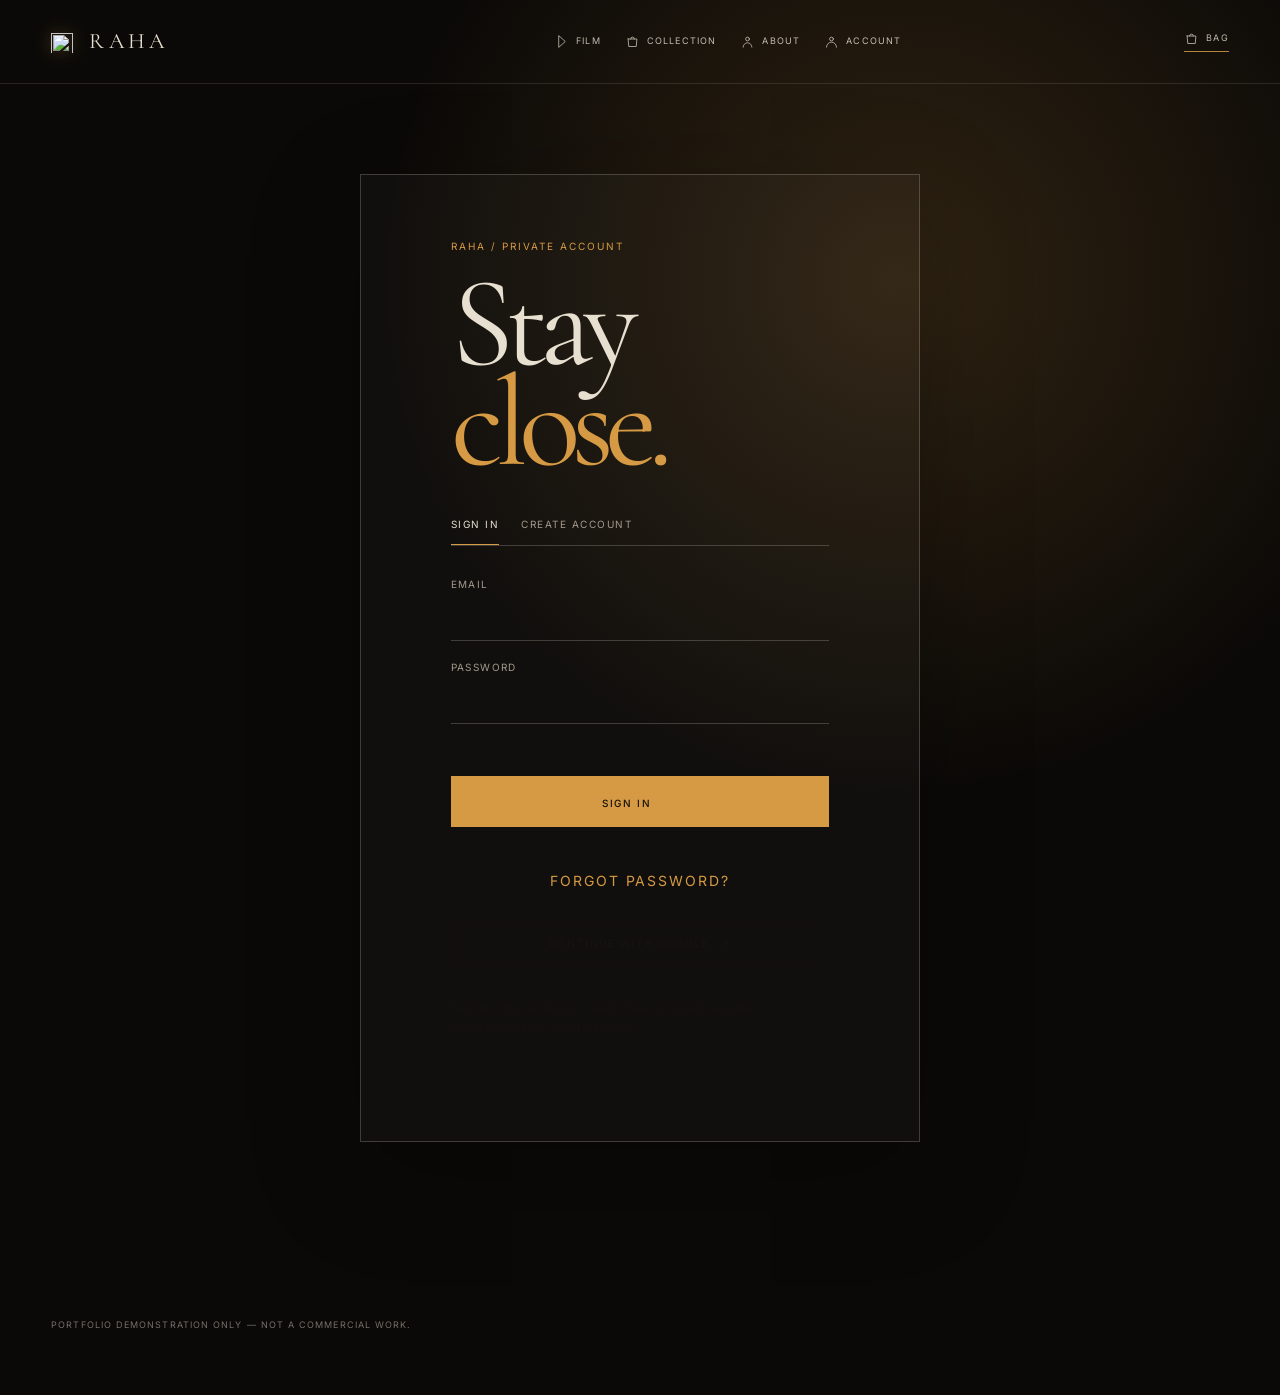
==== account.html @ 5ce5395a "feat: add account dashboard favourites and admin navigation" ====
<!doctype html><html lang="en"><head><meta charset="UTF-8"><meta name="viewport" content="width=device-width,initial-scale=1"><meta name="description" content="Sign in or create a private RAHA account."><title>RAHA — Account</title><link rel="preconnect" href="https://fonts.googleapis.com"><link rel="preconnect" href="https://fonts.gstatic.com" crossorigin><link href="https://fonts.googleapis.com/css2?family=Cormorant+Garamond:wght@400;500;600&family=Inter:wght@400;500;600&display=swap" rel="stylesheet"><link rel="stylesheet" href="/styles.css"></head><body class="account-page"><header class="site-header"><a class="wordmark brand-lockup" href="/" aria-label="RAHA home"><img class="brand-mark" src="/media/raha-logo-mark.svg" alt=""><span>RAHA</span></a><nav class="icon-nav" aria-label="Primary navigation"><a href="/" title="The film" aria-label="The film"><svg class="nav-icon" viewBox="0 0 24 24"><path d="m8 3 10 9-10 9z"/></svg><span>Film</span></a><a href="/collection.html" title="Collection" aria-label="Collection"><svg class="nav-icon" viewBox="0 0 24 24"><path d="M5 8h14l-1 12H6L5 8Z"/><path d="M9 8a3 3 0 0 1 6 0"/></svg><span>Collection</span></a><a href="/about.html" title="About Yohana" aria-label="About Yohana"><svg class="nav-icon" viewBox="0 0 24 24"><circle cx="12" cy="8" r="3"/><path d="M5 21a7 7 0 0 1 14 0"/></svg><span>About</span></a><a href="/account.html" title="Account" aria-label="Account"><svg class="nav-icon" viewBox="0 0 24 24"><circle cx="12" cy="8" r="3"/><path d="M4 21a8 8 0 0 1 16 0"/></svg><span>Account</span></a></nav><div class="header-actions"><a class="icon-link bag-link" href="/collection.html#cart" title="Bag" aria-label="Bag"><svg class="nav-icon" viewBox="0 0 24 24"><path d="M5 8h14l-1 12H6L5 8Z"/><path d="M9 8a3 3 0 0 1 6 0"/></svg><span>Bag</span></a></div><button class="menu-toggle" type="button" aria-expanded="false" aria-controls="mobile-menu"><span></span><span></span><span></span><span class="sr-only">Open menu</span></button></header><div id="mobile-menu" class="mobile-menu" aria-hidden="true"><a href="/">Film</a><a href="/collection.html">Collection</a><a href="/about.html">About</a><a href="/account.html">Account</a><a href="/collection.html#cart">Bag</a></div><main class="account-shell"><section class="account-card"><p class="eyebrow">RAHA / private account</p><h1 id="account-title">Stay<br><em>close.</em></h1><div class="account-tabs"><button class="active" id="signin-tab" type="button">Sign in</button><button id="signup-tab" type="button">Create account</button></div><form id="account-form"><label>Email<input id="account-email" type="email" autocomplete="email" required></label><label>Password<input id="account-password" type="password" autocomplete="current-password" minlength="6" required></label><button class="button-primary" type="submit" id="account-submit">Sign in <span>↗</span></button><button class="text-link account-reset" id="account-reset" type="button">Forgot password?</button><button class="oauth-button" id="google-button" type="button">Continue with Google <span>↗</span></button><p class="account-note">Sign in is for existing accounts. New accounts require email verification before access.</p><p id="account-message" class="form-error" role="status"></p></form><section id="signed-in" hidden>
  <p class="eyebrow">Your RAHA account</p>
  <h2 class="account-dashboard-title">Your trace<br><em>stays here.</em></h2>
  <p id="signed-in-copy" class="signed-in-copy">Your orders and favourite compositions, in one place.</p>
  <div class="account-actions"><a class="button-primary account-cta" href="/collection.html">Explore collection <span>↗</span></a><button class="text-link" id="account-signout" type="button">Sign out</button></div>
  <section class="account-section"><div class="account-section-head"><p class="eyebrow">Your favourites</p><a class="text-link" href="/collection.html">Add more <span>↗</span></a></div><div id="favorite-history" class="favorite-grid"><p class="body-copy">Loading your favourites…</p></div></section>
  <section class="account-section"><p class="eyebrow">Your orders</p><div id="order-history"><p class="body-copy">Loading your trail…</p></div></section>
</section></section></main><footer class="site-footer"><p class="noncommercial">Portfolio demonstration only — not a commercial work.</p></footer><script src="https://cdn.jsdelivr.net/npm/@supabase/supabase-js@2"></script><script src="/supabase-config.js"></script><script src="/script.js"></script><script src="/favorites.js"></script><script>
const client=window.RAHA_SUPABASE_CLIENT || supabase.createClient(RAHA_SUPABASE_URL,RAHA_SUPABASE_ANON_KEY); window.RAHA_SUPABASE_CLIENT=client;
let mode='signin';
const form=document.querySelector('#account-form'),msg=document.querySelector('#account-message'),title=document.querySelector('#account-title'),submit=document.querySelector('#account-submit'),googleButton=document.querySelector('#google-button'),resetButton=document.querySelector('#account-reset'),signedIn=document.querySelector('#signed-in');
const setMode=next=>{mode=next;document.querySelector('#signin-tab').classList.toggle('active',mode==='signin');document.querySelector('#signup-tab').classList.toggle('active',mode==='signup');title.innerHTML=mode==='signin'?'Stay<br><em>close.</em>':'Begin<br><em>the trace.</em>';submit.innerHTML=mode==='signin'?'Sign in <span>↗</span>':'Create account <span>↗</span>';googleButton.hidden=mode==='signup';resetButton.hidden=mode==='signup';msg.textContent=''};
document.querySelector('#signin-tab').onclick=()=>setMode('signin');document.querySelector('#signup-tab').onclick=()=>setMode('signup');
resetButton.onclick=async()=>{const email=document.querySelector('#account-email').value.trim();if(!email){msg.textContent='Enter your account email first.';return}resetButton.disabled=true;resetButton.textContent='Sending…';const {error}=await client.auth.resetPasswordForEmail(email,{redirectTo:`${location.origin}/account.html`});resetButton.disabled=false;resetButton.textContent='Forgot password?';msg.textContent=error?error.message:'Password reset email sent. Check your inbox.'};
form.onsubmit=async e=>{e.preventDefault();msg.textContent='';submit.disabled=true;submit.classList.add('is-loading');submit.innerHTML=mode==='signin'?'Signing in…':'Creating account…';const email=document.querySelector('#account-email').value.trim(),password=document.querySelector('#account-password').value;const result=mode==='signin'?await client.auth.signInWithPassword({email,password}):await client.auth.signUp({email,password,options:{emailRedirectTo:location.origin+'/account.html'}});submit.disabled=false;submit.classList.remove('is-loading');submit.innerHTML=mode==='signin'?'Sign in <span>↗</span>':'Create account <span>↗</span>';if(result.error){msg.textContent=result.error.message;return}if(mode==='signup'){msg.textContent='Check your email to confirm your RAHA account.'}else showSignedIn(result.data.session?.user)};
googleButton.onclick=async()=>{msg.textContent='Connecting to Google…';const {error}=await client.auth.signInWithOAuth({provider:'google',options:{redirectTo:`${location.origin}/account.html`}});if(error)msg.textContent='Google sign-in is not enabled yet. Please use email sign-in or ask the site administrator to enable Google in Supabase Auth.'};
async function loadOrders(user){const {data,error}=await client.from('orders').select('id,total,status,created_at,order_items(product_name,quantity)').eq('user_id',user.id).order('created_at',{ascending:false}).limit(20);const box=document.querySelector('#order-history');if(error||!data?.length){box.innerHTML='<p class="body-copy">No orders yet. Your first trace is waiting in the collection.</p>';return}box.innerHTML=data.map(o=>`<article class="order-row"><div><strong>Order ${o.id.slice(0,8)}</strong><small>${new Date(o.created_at).toLocaleDateString()} · ${(o.order_items||[]).map(i=>`${i.product_name} × ${i.quantity}`).join(', ')}</small></div><span>${o.status}</span><b>$${Number(o.total).toFixed(0)}</b></article>`).join('')}
async function loadFavorites(user){const box=document.querySelector('#favorite-history');const {data,error}=await client.from('favorites').select('perfume_id,created_at,perfumes(id,slug,name,tagline,price,image_url,notes)').eq('user_id',user.id).order('created_at',{ascending:false}).limit(30);if(error){box.innerHTML='<p class="body-copy">Favourites are temporarily unavailable. Please try again.</p>';return}if(!data?.length){box.innerHTML='<p class="body-copy">No favourites yet. Tap the heart on any composition to keep it close.</p>';return}box.innerHTML=data.map(row=>{const p=row.perfumes;if(!p)return '';return `<article class="favorite-card"><a href="/products/${encodeURIComponent(p.slug)}.html"><img src="${window.RAHA_FAVORITES.escape(p.image_url||`/media/perfumes/webp/${p.slug}.webp`)}" alt="${window.RAHA_FAVORITES.escape(p.name)} perfume bottle" loading="lazy"><div><p class="eyebrow">${window.RAHA_FAVORITES.escape(p.tagline)}</p><h3>${window.RAHA_FAVORITES.escape(p.name)}</h3><span>${window.RAHA_FAVORITES.escape(p.notes||'')}</span></div></a><button class="text-link remove-favorite" data-favorite-id="${p.id}" type="button">Remove</button></article>`}).join('');box.querySelectorAll('.remove-favorite').forEach(button=>button.onclick=async()=>{button.disabled=true;await window.RAHA_FAVORITES.toggleFavorite(button.dataset.favoriteId);await loadFavorites(user)})}
async function showSignedIn(user){if(!user){msg.textContent='Your session expired. Please sign in again.';return}form.hidden=true;document.querySelector('.account-tabs').hidden=true;signedIn.hidden=false;await window.RAHA_FAVORITES?.ready;await Promise.all([loadOrders(user),loadFavorites(user)])}
setMode('signin');window.RAHA_FAVORITES?.ready.then(({session})=>session&&showSignedIn(session));document.querySelector('#account-signout').onclick=async()=>{await client.auth.signOut();location.reload()};
</script></body></html>
---- styles.css ----
:root{--black:#0b0907;--ink:#17130f;--paper:#e7dfd0;--gold:#d59a43;--gold-soft:#f0c77e;--muted:#a29a8b;--line:rgba(231,223,208,.22);--serif:'Cormorant Garamond',Georgia,serif;--sans:'Inter',Arial,sans-serif}*{box-sizing:border-box}html{scroll-behavior:smooth}body{margin:0;background:var(--black);color:var(--paper);font-family:var(--sans);font-size:14px;line-height:1.6;overflow-x:hidden}.noise{position:fixed;inset:0;pointer-events:none;opacity:.07;z-index:20;background-image:url("data:image/svg+xml,%3Csvg viewBox='0 0 180 180' xmlns='http://www.w3.org/2000/svg'%3E%3Cfilter id='n'%3E%3CfeTurbulence type='fractalNoise' baseFrequency='.9' numOctaves='4' stitchTiles='stitch'/%3E%3C/filter%3E%3Crect width='100%25' height='100%25' filter='url(%23n)' opacity='.55'/%3E%3C/svg%3E")}.site-header{height:84px;position:fixed;z-index:30;top:0;left:0;right:0;display:flex;align-items:center;justify-content:space-between;padding:0 4vw;border-bottom:1px solid rgba(231,223,208,.12);mix-blend-mode:screen}.wordmark,.footer-mark{color:var(--paper);font-family:var(--serif);font-size:22px;letter-spacing:.22em;text-decoration:none}.wordmark-mark{color:var(--gold);display:inline-block;margin-right:7px;font-family:var(--sans);font-weight:400}.desktop-nav{display:flex;gap:32px;margin-left:12vw}.desktop-nav a,.shop-link,.sound-toggle,.mobile-menu a,.footer-links a{color:var(--paper);text-decoration:none;font-size:10px;letter-spacing:.16em;text-transform:uppercase}.desktop-nav a{opacity:.72;transition:opacity .25s}.desktop-nav a:hover,.footer-links a:hover{opacity:1}.header-actions{display:flex;align-items:center;gap:24px}.sound-toggle{border:0;background:none;cursor:pointer;padding:10px 0;color:var(--paper);display:flex;gap:8px;align-items:center}.sound-dot{width:7px;height:7px;border:1px solid var(--gold);border-radius:50%;display:inline-block}.sound-toggle[aria-pressed=true] .sound-dot{background:var(--gold);box-shadow:0 0 12px var(--gold)}.shop-link{border-bottom:1px solid var(--gold);padding-bottom:5px}.shop-link span,.text-link span,.button-primary span{color:var(--gold);font-size:15px;margin-left:8px}.menu-toggle{display:none;background:none;border:0;width:28px;padding:6px 0}.menu-toggle span{display:block;height:1px;background:var(--paper);margin:5px 0}.mobile-menu{display:none}.hero{height:100svh;min-height:680px;position:relative;display:flex;align-items:flex-end;overflow:hidden}.media-frame{position:relative;overflow:hidden;background:#19120b}.media-frame video{width:100%;height:100%;object-fit:cover;display:block;filter:saturate(.9) contrast(1.04)}.hero-media{position:absolute;inset:0;transform:scale(1.08);will-change:transform}.hero-media video{filter:brightness(.62) saturate(1.1)}.hero-overlay{position:absolute;inset:0;background:linear-gradient(90deg,rgba(9,7,5,.76),transparent 62%),linear-gradient(0deg,rgba(9,7,5,.85),transparent 50%)}.vignette{position:absolute;inset:0;box-shadow:inset 0 0 160px rgba(0,0,0,.45)}.hero-copy{position:relative;z-index:2;padding:0 8vw 12vh;max-width:770px}.eyebrow{font-size:10px;letter-spacing:.2em;text-transform:uppercase;color:var(--gold);margin:0 0 20px}.hero h1{font-family:var(--serif);font-weight:400;font-size:clamp(90px,15vw,220px);line-height:.72;letter-spacing:-.07em;margin:0 0 46px}.hero h1 em,.section-dark h2 em,.section-amber h2 em,.object-copy h2 em{color:var(--gold);font-weight:400}.hero-intro{font-size:15px;line-height:1.6;max-width:270px;color:#d1c7b7;margin:0 0 34px}.line-cta{color:var(--paper);text-decoration:none;display:flex;align-items:center;gap:20px;width:max-content;font-size:11px;letter-spacing:.14em;text-transform:uppercase}.line-cta b{font-weight:400;border:1px solid var(--gold);border-radius:50%;width:32px;height:32px;display:grid;place-items:center;color:var(--gold)}.hero-meta{position:absolute;right:4vw;bottom:7vh;display:flex;flex-direction:column;gap:11px;text-align:right;color:rgba(231,223,208,.58);font-size:9px;letter-spacing:.16em;text-transform:uppercase}.hero-scroll{position:absolute;bottom:0;left:50%;height:13vh;width:1px;background:rgba(231,223,208,.22)}.hero-scroll span{display:block;height:45%;background:var(--gold);animation:scrollLine 2s ease-in-out infinite}@keyframes scrollLine{0%,100%{transform:translateY(0);opacity:.2}50%{transform:translateY(120%);opacity:1}}.section-dark{background:var(--black);position:relative}.section-kicker{display:flex;justify-content:space-between;padding:34px 4vw 0;color:var(--muted);font-size:10px;letter-spacing:.18em}.section-kicker span:first-child{color:var(--gold)}.film-section{min-height:100vh;padding-bottom:13vh}.film-grid{display:grid;grid-template-columns:40% 50%;gap:7vw;align-items:center;max-width:1400px;margin:0 auto;padding:16vh 8vw 0}.film-copy{padding-top:5vh}.section-dark h2,.section-amber h2,.object-copy h2{font:400 clamp(68px,8.5vw,128px)/.82 var(--serif);letter-spacing:-.07em;margin:0 0 42px}.body-copy{color:var(--muted);max-width:320px;font-size:14px;line-height:1.75}.text-link{display:inline-block;margin-top:34px;color:var(--paper);font-size:11px;letter-spacing:.14em;text-transform:uppercase;text-decoration:none;border-bottom:1px solid var(--gold);padding-bottom:8px}.film-reel{height:min(72vh,720px);min-height:460px}.film-reel video{filter:saturate(.75) contrast(1.08)}.media-caption{position:absolute;left:22px;right:22px;bottom:20px;display:flex;justify-content:space-between;font-size:9px;letter-spacing:.15em;text-transform:uppercase;color:#eadcc9}.section-amber{background:var(--gold);color:var(--ink);min-height:100vh;position:relative;overflow:hidden;padding-bottom:12vh}.dark-kicker{color:rgba(23,19,15,.6)}.dark-kicker span:first-child{color:var(--ink)}.notes-heading{padding:14vh 8vw 9vh;position:relative;z-index:2}.notes-heading .eyebrow{color:var(--ink);opacity:.7}.notes-list{position:relative;z-index:2;margin:0 8vw;max-width:1100px}.note-row{border-top:1px solid rgba(23,19,15,.35);display:grid;grid-template-columns:8% 1fr 28% 13%;align-items:center;min-height:118px;gap:24px}.note-row:last-child{border-bottom:1px solid rgba(23,19,15,.35)}.note-index,.note-temp{font-size:10px;letter-spacing:.16em}.note-row h3{font:500 26px/1.1 var(--serif);margin:0 0 6px}.note-row p{margin:0;color:rgba(23,19,15,.63);font-size:12px}.note-line{height:1px;background:rgba(23,19,15,.3)}.note-temp{text-align:right;text-transform:uppercase}.notes-orbit{position:absolute;right:-10vw;top:28%;width:48vw;height:48vw;border:1px solid rgba(23,19,15,.25);border-radius:50%;transform:rotate(-20deg)}.notes-orbit:before,.notes-orbit:after,.notes-orbit span{content:"";position:absolute;border:1px solid rgba(23,19,15,.2);border-radius:50%;inset:12%}.notes-orbit:after{inset:25%}.notes-orbit span{inset:39%}.notes-orbit span:nth-child(2){inset:47%;background:rgba(23,19,15,.08)}.object-section{min-height:100vh;display:grid;grid-template-columns:55% 45%;align-items:stretch}.object-media{min-height:720px}.object-media video{filter:brightness(.68) saturate(.75)}.object-copy{padding:18vh 9vw 12vh 7vw;align-self:center}.object-details{border-top:1px solid var(--line);border-bottom:1px solid var(--line);margin-top:46px;padding:20px 0;display:flex;flex-direction:column;gap:9px;color:var(--muted);font-size:10px;letter-spacing:.13em;text-transform:uppercase}.button-primary{background:var(--gold);border:0;color:var(--ink);margin-top:34px;padding:16px 21px;font:500 10px var(--sans);letter-spacing:.16em;text-transform:uppercase;cursor:pointer;transition:transform .3s,background .3s}.button-primary:hover{background:var(--gold-soft);transform:translateY(-3px)}.section-paper{background:var(--paper);color:var(--ink);min-height:90vh;padding-bottom:13vh}.section-paper .section-kicker{color:rgba(23,19,15,.55)}.section-paper .section-kicker span:first-child{color:var(--gold)}.story-grid{display:grid;grid-template-columns:1.15fr .6fr;gap:14vw;align-items:end;padding:18vh 8vw 0}.story-display{font:400 clamp(62px,8.6vw,132px)/.86 var(--serif);letter-spacing:-.07em;margin:0;max-width:820px}.story-display em{color:#a66c28;font-style:normal}.story-copy{max-width:290px;padding-bottom:1vh}.story-copy .eyebrow{color:#a66c28}.story-copy p:not(.eyebrow){font-size:14px;line-height:1.75;margin:0 0 18px}.dark-link{color:var(--ink);border-color:#a66c28}.site-footer{background:var(--black);padding:62px 4vw;display:grid;grid-template-columns:1.2fr 1fr 1fr auto;gap:30px;align-items:start}.site-footer .eyebrow{margin-bottom:8px}.site-footer p{margin:0;color:var(--muted)}.footer-links{display:flex;flex-direction:column;gap:9px}.site-footer small{color:var(--muted);font-size:9px;letter-spacing:.12em;text-transform:uppercase}.data-reveal,[data-reveal]{opacity:0;transform:translateY(28px);transition:opacity .9s ease,transform .9s cubic-bezier(.2,.7,.1,1)}[data-reveal].is-visible{opacity:1;transform:translateY(0)}.sr-only{position:absolute;width:1px;height:1px;padding:0;margin:-1px;overflow:hidden;clip:rect(0,0,0,0);white-space:nowrap;border:0}@media(max-width:800px){.site-header{height:70px;padding:0 6vw}.desktop-nav,.header-actions{display:none}.menu-toggle{display:block}.mobile-menu{position:fixed;z-index:29;inset:70px 0 auto;background:rgba(11,9,7,.96);padding:24px 6vw 32px;display:flex;flex-direction:column;gap:18px;transform:translateY(-120%);transition:transform .45s ease}.mobile-menu.is-open{transform:translateY(0)}.hero{min-height:720px}.hero-copy{padding:0 8vw 17vh}.hero h1{font-size:clamp(88px,25vw,160px);margin-bottom:38px}.hero-meta{right:8vw;bottom:5vh;font-size:8px}.hero-meta span:nth-child(2){display:none}.hero-scroll{left:8vw}.film-grid,.story-grid{display:block;padding:12vh 8vw 0}.film-copy{padding:0 0 10vh}.film-reel{min-height:480px;height:68vh}.section-dark h2,.section-amber h2,.object-copy h2{font-size:clamp(72px,18vw,112px)}.notes-heading{padding:12vh 8vw 9vh}.notes-list{margin:0 8vw}.note-row{grid-template-columns:12% 1fr;gap:4px 14px;padding:22px 0}.note-line{display:none}.note-temp{grid-column:2;text-align:left;margin-top:4px;color:rgba(23,19,15,.55)}.object-section{display:flex;flex-direction:column}.object-media{min-height:66vh}.object-copy{padding:12vh 8vw 14vh}.story-display{margin-bottom:12vh}.story-copy{max-width:100%;padding-bottom:0}.site-footer{grid-template-columns:1fr 1fr;padding:54px 8vw}.site-footer small{grid-column:1/-1}.footer-links{grid-column:2;grid-row:1/3}.noise{opacity:.045}}@media(prefers-reduced-motion:reduce){html{scroll-behavior:auto}.hero-scroll span{animation:none}[data-reveal]{opacity:1;transform:none;transition:none}.hero-media,.media-frame video{transform:none!important}.mobile-menu{transition:none}}/* Additional page systems */
.collection-page,.about-page,.admin-page{background:var(--black);padding-top:84px}.collection-hero{padding:15vh 8vw 12vh;min-height:60vh;background:radial-gradient(circle at 80% 25%,rgba(213,154,67,.22),transparent 34%)}.collection-hero h1,.about-copy h1,.admin-login h1,.dashboard h1{font:400 clamp(78px,11vw,160px)/.8 var(--serif);letter-spacing:-.07em;margin:0 0 40px}.collection-hero h1 em,.about-copy h1 em,.admin-login h1 em,.dashboard h1 em{color:var(--gold);font-style:normal}.collection-hero>p:last-child{max-width:340px;color:var(--muted)}.collection-grid{display:grid;grid-template-columns:repeat(2,minmax(0,1fr));gap:2px;background:var(--line)}.perfume-card{background:var(--black);padding:18px 4vw 50px}.perfume-image{height:min(62vw,690px);position:relative;overflow:hidden;background:#1b130e}.perfume-image img{width:100%;height:100%;object-fit:cover;transition:transform 1s cubic-bezier(.2,.7,.1,1);display:block}.perfume-card:hover .perfume-image img{transform:scale(1.05)}.perfume-image span{position:absolute;bottom:17px;left:18px;color:var(--paper);font-size:9px;letter-spacing:.14em;text-transform:uppercase}.perfume-meta{display:flex;justify-content:space-between;align-items:flex-start;padding-top:24px}.perfume-meta .eyebrow{margin:0 0 6px;color:var(--gold)}.perfume-meta h2{font:400 42px/1 var(--serif);margin:0}.perfume-meta strong{font-weight:400;color:var(--gold);font-size:12px}.card-note{color:var(--muted);font-size:12px;margin-top:12px}.about-hero{display:grid;grid-template-columns:47% 53%;min-height:calc(100vh - 84px)}.about-photo{min-height:700px;overflow:hidden}.about-photo img{width:100%;height:100%;object-fit:cover;object-position:center 20%;filter:saturate(.8) contrast(1.05)}.about-copy{align-self:center;padding:12vh 10vw 12vh 8vw}.about-copy>p:not(.eyebrow){max-width:390px;color:var(--muted);line-height:1.8;margin-bottom:34px}.about-manifesto{background:var(--gold);color:var(--ink);padding:16vh 12vw;min-height:58vh}.about-manifesto .eyebrow{color:var(--ink);opacity:.7}.about-manifesto p:not(.eyebrow){font:400 clamp(48px,7vw,100px)/.86 var(--serif);letter-spacing:-.06em;max-width:1000px;margin:30px 0}.about-manifesto span{font-size:11px;letter-spacing:.16em;text-transform:uppercase}.admin-shell{min-height:calc(100vh - 84px);padding:12vh 8vw}.admin-login{max-width:560px;margin:0 auto;padding:7vh 6vw;border:1px solid var(--line);background:rgba(255,255,255,.02)}.admin-login h1{font-size:clamp(70px,9vw,120px)}#login-form{display:flex;flex-direction:column;gap:18px}.admin-login label{font-size:10px;letter-spacing:.14em;text-transform:uppercase;color:var(--muted)}.admin-login input{display:block;width:100%;margin-top:7px;background:transparent;border:0;border-bottom:1px solid var(--line);padding:12px 0;color:var(--paper);outline:none}.admin-login input:focus{border-color:var(--gold)}.form-error{color:#ef9c80;font-size:12px}.dashboard-top{display:flex;justify-content:space-between;align-items:end}.dashboard h1{font-size:clamp(70px,9vw,120px)}.stats{display:grid;grid-template-columns:repeat(3,1fr);border-top:1px solid var(--line);border-bottom:1px solid var(--line);margin:6vh 0 5vh}.stats div{padding:24px;border-right:1px solid var(--line)}.stats div:last-child{border:0}.stats span{display:block;font-size:9px;letter-spacing:.15em;color:var(--muted)}.stats strong{display:block;color:var(--gold);font:400 42px var(--serif);margin-top:8px}.admin-table-wrap{overflow-x:auto}table{width:100%;border-collapse:collapse;min-width:670px}th,td{text-align:left;border-bottom:1px solid var(--line);padding:18px 12px;font-size:12px}th{font-size:9px;letter-spacing:.15em;color:var(--muted);font-weight:400}td strong{display:block;font:400 23px var(--serif)}td small{color:var(--muted)}td select,td input{background:#1d1711;color:var(--paper);border:1px solid var(--line);padding:8px}td input{width:70px}.save-row{background:none;color:var(--gold);border:0;border-bottom:1px solid var(--gold);padding:6px 0;cursor:pointer}.admin-label{font-size:9px;letter-spacing:.16em;color:var(--muted)}@media(max-width:800px){.collection-page,.about-page,.admin-page{padding-top:70px}.collection-hero{padding:12vh 8vw 10vh}.collection-grid{display:block}.perfume-card{padding:8px 8vw 44px}.perfume-image{height:110vw}.about-hero{display:block}.about-photo{height:90vw;min-height:0}.about-copy{padding:12vh 8vw}.about-manifesto{padding:14vh 8vw}.admin-shell{padding:10vh 6vw}.admin-login{padding:7vh 7vw}.stats{grid-template-columns:1fr}.stats div{border-right:0;border-bottom:1px solid var(--line)}.dashboard-top{align-items:start}.admin-label{display:none}}

button.text-link{background:transparent;border:0;color:var(--gold);font:inherit;cursor:pointer;padding:0;text-align:left}
/* Account and collection system */
.account-page{background:radial-gradient(circle at 70% 20%,rgba(213,154,67,.18),transparent 36%),var(--black);padding-top:84px;min-height:100vh}.account-shell{min-height:calc(100vh - 84px);display:grid;place-items:center;padding:10vh 6vw}.account-card{width:min(560px,100%);padding:7vh 7vw;border:1px solid var(--line);background:rgba(255,255,255,.025);box-shadow:0 30px 100px rgba(0,0,0,.25)}.account-card h1{font:400 clamp(76px,10vw,132px)/.78 var(--serif);letter-spacing:-.07em;margin:0 0 44px}.account-card h1 em{color:var(--gold);font-style:normal}.account-tabs{display:flex;gap:22px;border-bottom:1px solid var(--line);margin-bottom:30px}.account-tabs button{appearance:none;background:none;border:0;color:var(--muted);padding:0 0 14px;font:10px var(--sans);letter-spacing:.15em;text-transform:uppercase;cursor:pointer}.account-tabs button.active{color:var(--paper);border-bottom:1px solid var(--gold)}#account-form{display:flex;flex-direction:column;gap:18px}.account-card label{font-size:10px;letter-spacing:.14em;text-transform:uppercase;color:var(--muted)}.account-card input{display:block;width:100%;margin-top:7px;background:transparent;border:0;border-bottom:1px solid var(--line);padding:12px 0;color:var(--paper);outline:none;font:14px var(--sans)}.account-card input:focus{border-color:var(--gold)}.account-cta{display:inline-block;text-decoration:none}.signed-in-copy{color:var(--muted);max-width:280px}.account-card .text-link{margin-top:25px}.private-note{color:var(--muted);font-size:11px;line-height:1.7;margin-top:25px}
@media(max-width:800px){.account-page{padding-top:70px}.account-shell{min-height:calc(100vh - 70px);padding:8vh 6vw}.account-card{padding:8vh 8vw}}
cart-trigger{background:none;border:0;cursor:pointer}.cart-drawer{position:fixed;z-index:40;top:0;right:0;width:min(470px,100vw);height:100vh;background:rgba(15,11,8,.98);border-left:1px solid var(--line);padding:42px 34px;transform:translateX(102%);transition:transform .55s cubic-bezier(.2,.7,.1,1);overflow:auto}.cart-drawer.is-open{transform:translateX(0)}.cart-head{display:flex;justify-content:space-between;align-items:start}.cart-item{display:grid;grid-template-columns:68px 1fr auto;gap:14px;align-items:center;border-bottom:1px solid var(--line);padding:18px 0}.cart-item img{width:68px;height:82px;object-fit:cover}.cart-item strong,.cart-item small{display:block}.cart-item small{color:var(--muted);font-size:11px;margin-top:6px}.cart-total{display:flex;justify-content:space-between;margin:25px 0;padding-top:20px;border-top:1px solid var(--line)}.cart-total strong{font:400 28px var(--serif);color:var(--gold)}.checkout-form{display:flex;flex-direction:column;gap:12px;border-top:1px solid var(--line);padding-top:24px}.checkout-form input,.review-modal input,.review-modal textarea{width:100%;background:transparent;border:0;border-bottom:1px solid var(--line);color:var(--paper);padding:13px 0;font:13px var(--sans);outline:none}.review-modal textarea{border:1px solid var(--line);padding:12px;resize:vertical;margin-top:8px}.checkout-form input:focus,.review-modal input:focus,.review-modal textarea:focus{border-color:var(--gold)}.card-actions{display:flex;align-items:center;gap:18px;flex-wrap:wrap;margin-top:22px}.rating-summary{font-size:10px;letter-spacing:.08em;color:var(--gold);margin-right:auto}.card-actions .text-link{margin-top:0;background:none;border:0;cursor:pointer;padding:0}.modal-backdrop{position:fixed;inset:0;z-index:50;background:rgba(0,0,0,.72);display:grid;place-items:center;padding:24px}.modal-backdrop[hidden]{display:none}.review-modal{position:relative;background:var(--ink);border:1px solid var(--line);width:min(520px,100%);padding:48px}.review-modal h2{font:400 clamp(52px,8vw,84px)/.82 var(--serif);margin:0 0 32px}.modal-close{position:absolute;top:25px;right:28px}.review-modal form{display:flex;flex-direction:column;gap:16px}.rating-input{display:flex;gap:8px}.rating-input button{background:none;border:0;color:rgba(213,154,67,.35);font-size:25px;cursor:pointer;padding:0}.rating-input button.selected{color:var(--gold)}
@media(max-width:800px){.cart-drawer{padding:34px 24px}.review-modal{padding:40px 25px}.card-actions{gap:12px}.rating-summary{width:100%;margin-bottom:4px}}
.orders-section{margin-top:48px;border-top:1px solid var(--line);padding-top:26px}.order-row{display:grid;grid-template-columns:1fr auto auto;gap:16px;align-items:center;border-bottom:1px solid var(--line);padding:16px 0}.order-row strong,.order-row small{display:block}.order-row small{color:var(--muted);font-size:10px;margin-top:5px}.order-row span{text-transform:uppercase;font-size:9px;letter-spacing:.12em;color:var(--gold)}.order-row b{font:400 20px var(--serif);color:var(--gold)}.admin-ops{display:grid;grid-template-columns:1fr 1fr;gap:5vw;margin-top:8vh}.admin-ops h2{font:400 54px var(--serif);margin:0 0 24px}.admin-ops .admin-table-wrap{border-top:1px solid var(--line)}.admin-ops table{min-width:0}.admin-ops th,.admin-ops td{padding:13px 8px;font-size:10px}.admin-ops td strong{font-size:18px}.admin-ops .compact-status{background:#1d1711;color:var(--paper);border:1px solid var(--line);padding:6px;font-size:10px}@media(max-width:800px){.order-row{grid-template-columns:1fr auto}.order-row b{grid-column:2;grid-row:1}.order-row span{grid-column:1}.admin-ops{display:block}.admin-ops>section+section{margin-top:50px}.admin-ops h2{font-size:46px}}

.icon-nav{display:flex;align-items:center;gap:24px;margin-left:8vw}.icon-nav a,.icon-link{display:inline-flex;align-items:center;gap:7px;color:var(--paper);text-decoration:none;font-size:9px;letter-spacing:.13em;text-transform:uppercase;opacity:.82;transition:opacity .25s,color .25s}.icon-nav a:hover,.icon-link:hover{opacity:1;color:var(--gold)}.nav-icon{width:15px;height:15px;stroke:currentColor;fill:none;stroke-width:1.3;stroke-linecap:round;stroke-linejoin:round}.header-actions .icon-link{border-bottom:1px solid var(--gold);padding-bottom:5px}.noncommercial{grid-column:1/-1;color:rgba(231,223,208,.48)!important;font-size:9px!important;letter-spacing:.12em;text-transform:uppercase;margin-top:24px!important}@media(max-width:800px){.icon-nav,.header-actions{display:none}.site-header{justify-content:space-between}.icon-nav a span{display:none}}

/* RAHA collection expansion / brand mark / commerce trust */
.brand-lockup{display:inline-flex;align-items:center;gap:9px;letter-spacing:.2em}.brand-mark{width:24px;height:24px;object-fit:contain;display:block;filter:drop-shadow(0 0 8px rgba(213,154,67,.28))}.site-footer .brand-mark{width:30px;height:30px}.brand-lockup span{display:inline-block}.header-actions b{display:inline-grid;place-items:center;min-width:17px;height:17px;padding:0 4px;border:1px solid var(--gold);border-radius:99px;color:var(--gold);font-size:9px;font-weight:500;margin-left:4px}.collection-hero-expanded{padding-bottom:7vh}.collection-intro-row{display:flex;align-items:flex-end;justify-content:space-between;gap:40px;max-width:760px}.collection-intro-row>p{max-width:360px;margin:0;color:var(--muted);line-height:1.7}.collection-count{display:flex;align-items:center;gap:12px;color:var(--gold);font:400 72px/.75 var(--serif);letter-spacing:-.06em}.collection-count small{font:500 9px/1.35 var(--sans);letter-spacing:.16em}.collection-rail{display:flex;justify-content:space-between;gap:20px;border-top:1px solid var(--line);margin-top:8vh;padding-top:14px;max-width:1080px;color:var(--muted);font-size:9px;letter-spacing:.14em;text-transform:uppercase}.collection-grid{grid-template-columns:repeat(3,minmax(0,1fr));gap:1px}.perfume-card{padding:14px 2vw 34px}.perfume-image{height:min(42vw,520px)}.perfume-meta h2{font-size:34px}.perfume-card .card-note{min-height:38px}.card-actions{align-items:center}.rating-summary{font-size:10px;letter-spacing:.06em;color:var(--gold);white-space:nowrap}.rating-summary.is-new{color:var(--muted)}.stars{letter-spacing:.08em;color:var(--gold)}.stock-flag{position:absolute;top:16px;right:16px;color:var(--paper);font-size:9px;letter-spacing:.15em;font-weight:500}.add-button:disabled{color:var(--muted);cursor:not-allowed;border-color:transparent}.collection-proof{background:var(--gold);color:var(--ink);padding:14vh 8vw 16vh;display:grid;grid-template-columns:1fr .65fr;column-gap:12vw}.collection-proof .eyebrow{color:var(--ink);opacity:.68;grid-column:1/-1}.collection-proof h2{font:400 clamp(72px,9vw,132px)/.82 var(--serif);letter-spacing:-.07em;margin:28px 0 0}.collection-proof h2 em{font-style:normal}.collection-proof>p:last-child{align-self:end;max-width:320px;line-height:1.8;color:rgba(23,19,15,.67);margin:0}.cart-security{color:var(--muted);font-size:11px;line-height:1.55;margin:14px 0 0}.cart-drawer .checkout-form{margin-top:8px}@media(max-width:980px){.collection-grid{grid-template-columns:repeat(2,minmax(0,1fr))}.perfume-image{height:min(62vw,620px)}}@media(max-width:800px){.brand-mark{width:21px;height:21px}.collection-intro-row{display:block}.collection-count{margin-top:34px;font-size:58px}.collection-rail{display:grid;grid-template-columns:1fr 1fr;margin-top:6vh}.collection-rail span:last-child{grid-column:1/-1;margin-top:12px}.collection-grid{display:block}.perfume-card{padding:8px 8vw 44px}.perfume-image{height:110vw}.collection-proof{display:block;padding:13vh 8vw}.collection-proof h2{margin-bottom:10vh}.collection-proof>p:last-child{max-width:100%}}

/* Collection discovery controls */
.brand-mark{width:22px;height:22px;object-fit:contain;vertical-align:-5px;margin-right:7px}.collection-controls{display:flex;justify-content:space-between;align-items:center;gap:24px;padding:0 4vw 28px;border-bottom:1px solid var(--line)}.collection-search input{width:min(320px,42vw);border:0;border-bottom:1px solid var(--line);background:transparent;color:var(--paper);padding:10px 0;font:12px var(--sans);outline:none}.collection-search input:focus{border-color:var(--gold)}.collection-filters{display:flex;flex-wrap:wrap;gap:8px}.filter-chip{border:1px solid var(--line);background:transparent;color:var(--muted);padding:9px 13px;font:10px var(--sans);letter-spacing:.12em;text-transform:uppercase;cursor:pointer}.filter-chip:hover,.filter-chip.is-active{border-color:var(--gold);color:var(--gold)}.collection-empty{grid-column:1/-1;padding:12vh 8vw;color:var(--muted);font-family:var(--serif);font-size:42px}@media(max-width:800px){.collection-controls{display:block;padding:0 8vw 24px}.collection-search input{width:100%;margin-bottom:18px}.collection-filters{gap:6px}.filter-chip{padding:8px 10px}.collection-empty{font-size:34px}}
/* Asset delivery: fixed aspect ratio prevents layout shift while WebP images load. */
.perfume-image{aspect-ratio:4/5;overflow:hidden;background:#14100d}.perfume-image img{width:100%;height:100%;object-fit:cover;display:block}
html,body{overflow-x:hidden}
/* Studio stock management */
.admin-help{max-width:390px;color:var(--muted);font-size:12px;line-height:1.7;margin:-16px 0 28px}.admin-tabs,.stock-actions{display:flex;align-items:center;gap:22px}.admin-tabs{border-bottom:1px solid var(--line);margin:4vh 0 0}.admin-tab{color:var(--muted);text-decoration:none;font-size:10px;letter-spacing:.14em;text-transform:uppercase;padding:0 0 14px;border-bottom:1px solid transparent}.admin-tab:hover,.admin-tab.active{color:var(--gold);border-color:var(--gold)}.stock-toolbar{display:flex;justify-content:space-between;align-items:end;gap:24px;margin:5vh 0 2vh}.stock-search{flex:1;max-width:480px}.stock-search input{width:100%;background:transparent;border:0;border-bottom:1px solid var(--line);color:var(--paper);padding:12px 0;outline:0;font:12px var(--sans)}.stock-search input:focus{border-color:var(--gold)}.stock-filter{color:var(--muted);font-size:9px;letter-spacing:.15em;text-transform:uppercase}.stock-filter select{margin-left:10px;background:#1d1711;color:var(--paper);border:1px solid var(--line);padding:10px;font:12px var(--sans)}.form-message{min-height:20px;color:var(--gold);font-size:12px}.stock-table .stock-input{width:82px;background:#1d1711;color:var(--paper);border:1px solid var(--line);padding:9px}.stock-table tr.is-low td:first-child strong{color:var(--gold)}.reorder-badge{display:inline-block;color:var(--muted);border:1px solid var(--line);padding:6px 8px;font-size:9px;letter-spacing:.1em;text-transform:uppercase}.reorder-badge.needs-reorder{color:#efb37b;border-color:#efb37b}.save-row{color:var(--gold);text-decoration:none;background:none;border:0;border-bottom:1px solid var(--gold);padding:6px 0;cursor:pointer;font:11px var(--sans)}.save-row:disabled{opacity:.45;cursor:wait}@media(max-width:800px){.stock-toolbar{display:block}.stock-search{display:block;max-width:none;margin-bottom:18px}.stock-filter select{margin-left:8px}.stock-actions{gap:12px;align-items:flex-start}.stock-table{min-width:760px}}
/* Product detail system */
.product-page{background:var(--black);padding-top:84px}.product-hero{min-height:calc(100svh - 84px);display:grid;grid-template-columns:45% 55%;align-items:stretch}.product-hero-copy{align-self:center;padding:12vh 7vw 12vh 9vw}.product-hero-copy h1{font:400 clamp(76px,10vw,150px)/.78 var(--serif);letter-spacing:-.07em;margin:0 0 28px}.product-tagline{max-width:310px;color:var(--muted);font-size:15px;line-height:1.7}.product-price-row{display:flex;align-items:center;gap:20px;margin:34px 0;color:var(--gold);font-size:12px}.product-price-row strong{font:400 28px var(--serif)}.product-price-row span{color:var(--muted);font-size:10px;letter-spacing:.12em;text-transform:uppercase}.product-back{display:block;margin-top:26px}.product-hero-image{min-height:720px;background:#1a120c;overflow:hidden}.product-hero-image img{width:100%;height:100%;object-fit:cover;display:block}.product-film-section{min-height:100vh;padding-bottom:12vh}.product-film-grid{display:grid;grid-template-columns:35% 55%;gap:10vw;align-items:center;padding:15vh 8vw 0}.product-film-grid h2,.product-notes h2,.comments-section h2{font:400 clamp(70px,8vw,124px)/.82 var(--serif);letter-spacing:-.07em;margin:0 0 34px}.product-film-grid h2 em,.comments-section h2 em{color:var(--gold);font-style:normal}.product-film-frame{height:min(70vh,700px);min-height:480px}.product-film-video{width:100%;height:100%;object-fit:cover;display:block}.product-notes{min-height:70vh;padding-bottom:12vh}.product-notes-inner{max-width:850px;padding:14vh 8vw 0}.product-notes-inner h2{max-width:760px;color:var(--ink);font-size:clamp(58px,7.5vw,120px);margin-bottom:36px}.product-notes-inner p:last-child{max-width:390px;color:rgba(23,19,15,.7);font-size:15px;line-height:1.8}.comments-section{min-height:85vh;padding-bottom:14vh}.comments-grid{display:grid;grid-template-columns:45% 40%;gap:12vw;padding:14vh 8vw 0}.comments-section h2{color:var(--ink);font-size:clamp(62px,7.5vw,118px)}.comments-section .eyebrow{color:#a66c28}.comment-form{max-width:410px}.comment-form input,.comment-form textarea{display:block;width:100%;margin:18px 0;background:transparent;border:0;border-bottom:1px solid rgba(23,19,15,.3);padding:12px 0;color:var(--ink);font:13px var(--sans);outline:0}.comment-form textarea{border:1px solid rgba(23,19,15,.3);padding:12px;resize:vertical}.comment-form input:focus,.comment-form textarea:focus{border-color:#a66c28}.comment-form .button-primary{margin-top:10px}.rating-input{display:flex;gap:5px;margin:18px 0}.rating-input button{border:0;background:none;color:rgba(23,19,15,.25);font-size:24px;cursor:pointer;padding:0}.rating-input button.selected{color:#a66c28}.comments-list{display:flex;flex-direction:column;gap:0}.comment-card{border-top:1px solid rgba(23,19,15,.3);padding:25px 0}.comment-card:last-child{border-bottom:1px solid rgba(23,19,15,.3)}.comment-card h3{font:500 26px/1.1 var(--serif);margin:8px 0}.comment-card p{color:rgba(23,19,15,.7);font-size:13px;line-height:1.75;margin:0}.comment-stars{color:#a66c28;letter-spacing:.12em;font-size:11px}.product-title-link{color:inherit;text-decoration:none}.product-title-link:hover{color:var(--gold)}.card-actions{align-items:center;flex-wrap:wrap}.card-actions>a:first-child{margin-right:10px}@media(max-width:800px){.product-page{padding-top:70px}.product-hero{display:flex;flex-direction:column-reverse;min-height:0}.product-hero-image{min-height:100vw;max-height:125vw}.product-hero-copy{padding:12vh 8vw 14vh}.product-hero-copy h1{font-size:clamp(72px,20vw,120px)}.product-film-grid,.comments-grid{display:block;padding:12vh 8vw 0}.product-film-grid>div:first-child{padding-bottom:10vh}.product-film-frame{min-height:480px;height:70vh}.product-notes-inner{padding:12vh 8vw 0}.comments-grid>div:first-child{padding-bottom:12vh}.comments-section h2{font-size:clamp(68px,18vw,108px)}}
.oauth-button{display:flex;align-items:center;justify-content:center;gap:12px;width:100%;margin-top:12px;padding:14px 18px;border:1px solid rgba(23,19,15,.25);background:transparent;color:var(--ink);font:500 10px var(--sans);letter-spacing:.16em;text-transform:uppercase;cursor:pointer}.oauth-button:hover{border-color:var(--gold);color:#a66c28}.account-note{max-width:330px;margin:16px 0 0;color:rgba(23,19,15,.58);font-size:12px;line-height:1.6}
.oauth-button[hidden]{display:none}
.faq-page{background:var(--paper);color:var(--ink)}.faq-shell{max-width:900px;margin:0 auto;padding:18vh 8vw 16vh}.faq-shell h1{font:400 clamp(72px,10vw,140px)/.82 var(--serif);letter-spacing:-.07em;margin:0 0 12vh}.faq-list{border-top:1px solid rgba(23,19,15,.25)}.faq-item{border-bottom:1px solid rgba(23,19,15,.25);padding:0}.faq-item summary{list-style:none;cursor:pointer;display:flex;justify-content:space-between;gap:24px;padding:24px 0;font:500 clamp(18px,2.2vw,26px) var(--serif)}.faq-item summary::-webkit-details-marker{display:none}.faq-item summary::after{content:'+';font:400 24px var(--sans);color:#a66c28}.faq-item[open] summary::after{content:'–'}.faq-answer{max-width:650px;padding:0 50px 28px 0;color:rgba(23,19,15,.68);font-size:14px;line-height:1.8}.faq-answer a{color:#a66c28}
.account-reset{display:block;margin:16px auto 0;font-size:11px}.account-reset[hidden]{display:none}

/* Authenticated account and favourite affordances */
.raha-admin-link{color:var(--gold)!important;border-bottom:1px solid var(--gold);padding-bottom:4px}.favorite-button{appearance:none;border:1px solid var(--line);background:transparent;color:var(--gold);width:38px;height:38px;border-radius:50%;font-size:20px;line-height:1;cursor:pointer;transition:transform .25s,background .25s,color .25s}.favorite-button:hover,.favorite-button.is-favorite{background:var(--gold);color:var(--ink);transform:translateY(-2px)}.favorite-button:disabled{opacity:.5;cursor:wait}.card-actions{display:flex;align-items:center;gap:14px;flex-wrap:wrap}.product-actions{display:flex;align-items:center;gap:12px;flex-wrap:wrap}.product-favorite{width:52px;height:52px}.account-dashboard-title{font:400 clamp(54px,8vw,96px)/.82 var(--serif);letter-spacing:-.06em;margin:0 0 24px}.account-dashboard-title em{color:var(--gold);font-style:normal}.account-actions{display:flex;align-items:center;gap:24px;flex-wrap:wrap}.account-section{margin-top:56px;padding-top:24px;border-top:1px solid var(--line)}.account-section-head{display:flex;align-items:center;justify-content:space-between;gap:16px}.account-section-head .text-link{margin-top:0}.favorite-grid{display:grid;grid-template-columns:repeat(2,minmax(0,1fr));gap:12px}.favorite-card{position:relative;border:1px solid var(--line);background:rgba(255,255,255,.02);min-height:150px}.favorite-card>a{display:flex;gap:16px;color:inherit;text-decoration:none;padding:12px}.favorite-card img{width:105px;height:125px;object-fit:cover;background:#1b130e}.favorite-card h3{font:400 28px/1 var(--serif);margin:0 0 10px}.favorite-card span{font-size:11px;color:var(--muted)}.favorite-card .remove-favorite{position:absolute;right:12px;bottom:10px;margin:0;font-size:9px}.is-loading{opacity:.65;cursor:wait!important}@media(max-width:800px){.favorite-grid{grid-template-columns:1fr}.raha-admin-link{color:var(--gold)!important}}
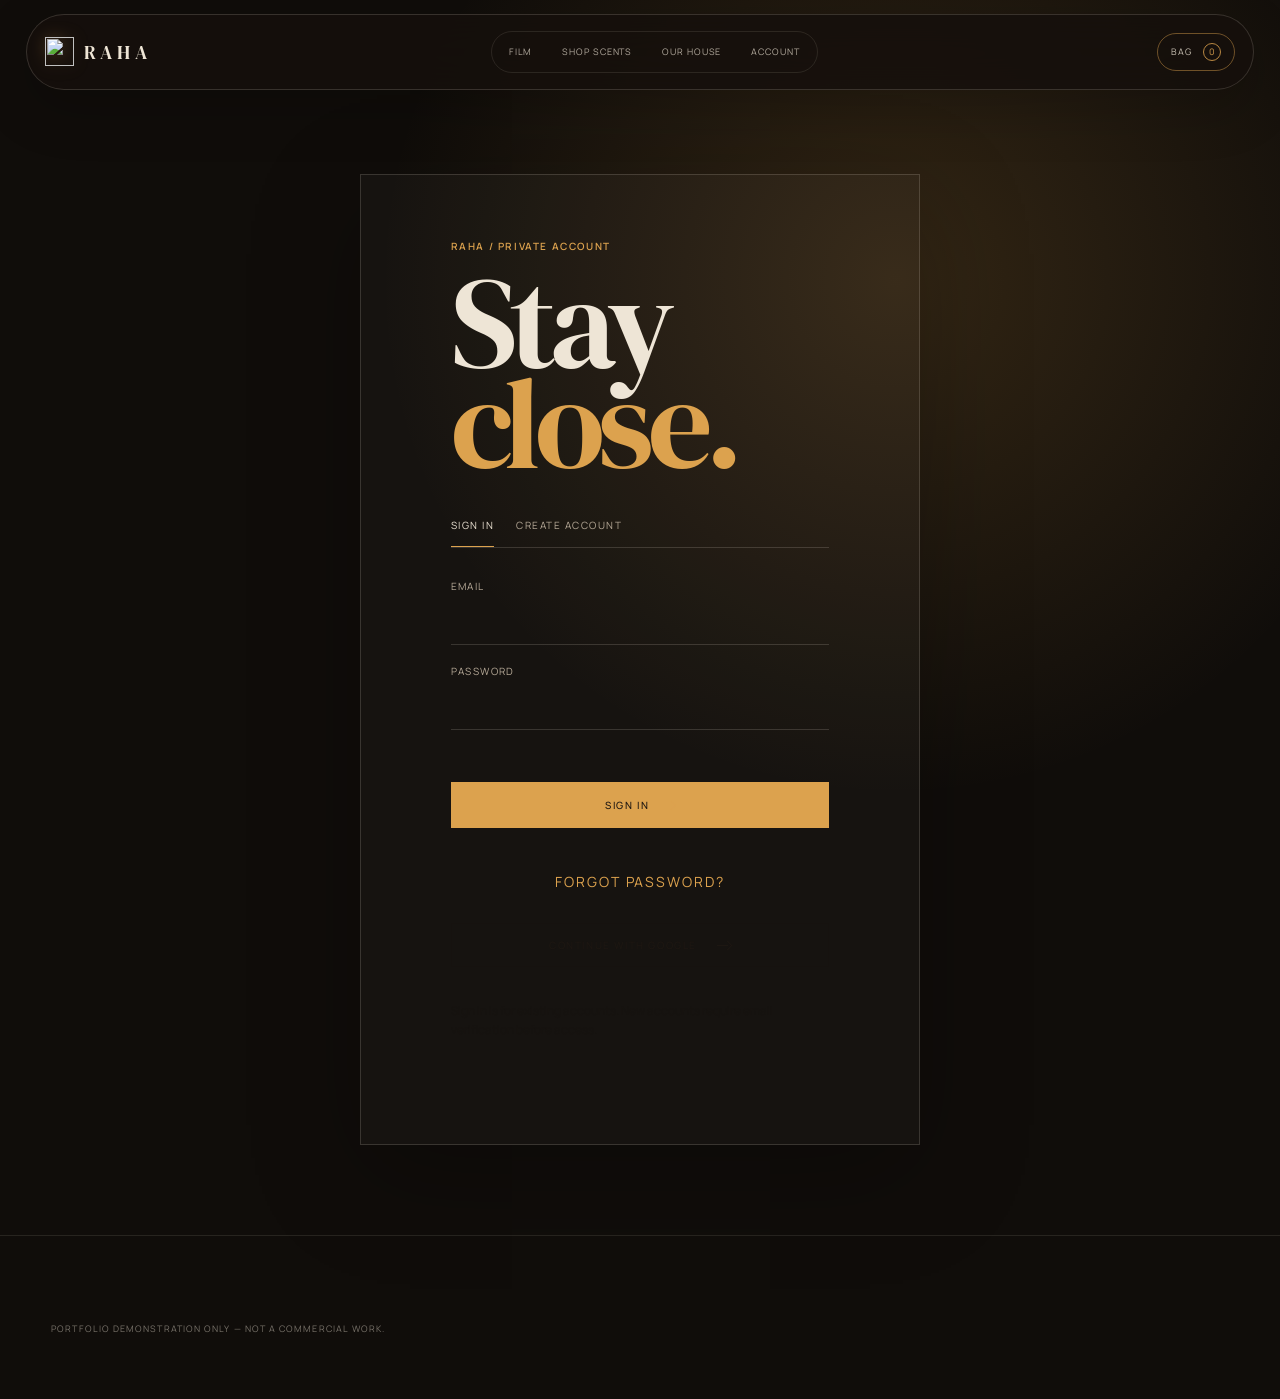
==== commit 67f78b2f: "Humanize RAHA storefront and refresh brand system" ====
--- a/account.html
+++ b/account.html
@@ -1,21 +1,145 @@
-<!doctype html><html lang="en"><head><meta charset="UTF-8"><meta name="viewport" content="width=device-width,initial-scale=1"><meta name="description" content="Sign in or create a private RAHA account."><title>RAHA — Account</title><link rel="preconnect" href="https://fonts.googleapis.com"><link rel="preconnect" href="https://fonts.gstatic.com" crossorigin><link href="https://fonts.googleapis.com/css2?family=Cormorant+Garamond:wght@400;500;600&family=Inter:wght@400;500;600&display=swap" rel="stylesheet"><link rel="stylesheet" href="/styles.css"></head><body class="account-page"><header class="site-header"><a class="wordmark brand-lockup" href="/" aria-label="RAHA home"><img class="brand-mark" src="/media/raha-logo-mark.svg" alt=""><span>RAHA</span></a><nav class="icon-nav" aria-label="Primary navigation"><a href="/" title="The film" aria-label="The film"><svg class="nav-icon" viewBox="0 0 24 24"><path d="m8 3 10 9-10 9z"/></svg><span>Film</span></a><a href="/collection.html" title="Collection" aria-label="Collection"><svg class="nav-icon" viewBox="0 0 24 24"><path d="M5 8h14l-1 12H6L5 8Z"/><path d="M9 8a3 3 0 0 1 6 0"/></svg><span>Collection</span></a><a href="/about.html" title="About Yohana" aria-label="About Yohana"><svg class="nav-icon" viewBox="0 0 24 24"><circle cx="12" cy="8" r="3"/><path d="M5 21a7 7 0 0 1 14 0"/></svg><span>About</span></a><a href="/account.html" title="Account" aria-label="Account"><svg class="nav-icon" viewBox="0 0 24 24"><circle cx="12" cy="8" r="3"/><path d="M4 21a8 8 0 0 1 16 0"/></svg><span>Account</span></a></nav><div class="header-actions"><a class="icon-link bag-link" href="/collection.html#cart" title="Bag" aria-label="Bag"><svg class="nav-icon" viewBox="0 0 24 24"><path d="M5 8h14l-1 12H6L5 8Z"/><path d="M9 8a3 3 0 0 1 6 0"/></svg><span>Bag</span></a></div><button class="menu-toggle" type="button" aria-expanded="false" aria-controls="mobile-menu"><span></span><span></span><span></span><span class="sr-only">Open menu</span></button></header><div id="mobile-menu" class="mobile-menu" aria-hidden="true"><a href="/">Film</a><a href="/collection.html">Collection</a><a href="/about.html">About</a><a href="/account.html">Account</a><a href="/collection.html#cart">Bag</a></div><main class="account-shell"><section class="account-card"><p class="eyebrow">RAHA / private account</p><h1 id="account-title">Stay<br><em>close.</em></h1><div class="account-tabs"><button class="active" id="signin-tab" type="button">Sign in</button><button id="signup-tab" type="button">Create account</button></div><form id="account-form"><label>Email<input id="account-email" type="email" autocomplete="email" required></label><label>Password<input id="account-password" type="password" autocomplete="current-password" minlength="6" required></label><button class="button-primary" type="submit" id="account-submit">Sign in <span>↗</span></button><button class="text-link account-reset" id="account-reset" type="button">Forgot password?</button><button class="oauth-button" id="google-button" type="button">Continue with Google <span>↗</span></button><p class="account-note">Sign in is for existing accounts. New accounts require email verification before access.</p><p id="account-message" class="form-error" role="status"></p></form><section id="signed-in" hidden>
-  <p class="eyebrow">Your RAHA account</p>
-  <h2 class="account-dashboard-title">Your trace<br><em>stays here.</em></h2>
-  <p id="signed-in-copy" class="signed-in-copy">Your orders and favourite compositions, in one place.</p>
-  <div class="account-actions"><a class="button-primary account-cta" href="/collection.html">Explore collection <span>↗</span></a><button class="text-link" id="account-signout" type="button">Sign out</button></div>
-  <section class="account-section"><div class="account-section-head"><p class="eyebrow">Your favourites</p><a class="text-link" href="/collection.html">Add more <span>↗</span></a></div><div id="favorite-history" class="favorite-grid"><p class="body-copy">Loading your favourites…</p></div></section>
-  <section class="account-section"><p class="eyebrow">Your orders</p><div id="order-history"><p class="body-copy">Loading your trail…</p></div></section>
-</section></section></main><footer class="site-footer"><p class="noncommercial">Portfolio demonstration only — not a commercial work.</p></footer><script src="https://cdn.jsdelivr.net/npm/@supabase/supabase-js@2"></script><script src="/supabase-config.js"></script><script src="/script.js"></script><script src="/favorites.js"></script><script>
-const client=window.RAHA_SUPABASE_CLIENT || supabase.createClient(RAHA_SUPABASE_URL,RAHA_SUPABASE_ANON_KEY); window.RAHA_SUPABASE_CLIENT=client;
-let mode='signin';
-const form=document.querySelector('#account-form'),msg=document.querySelector('#account-message'),title=document.querySelector('#account-title'),submit=document.querySelector('#account-submit'),googleButton=document.querySelector('#google-button'),resetButton=document.querySelector('#account-reset'),signedIn=document.querySelector('#signed-in');
-const setMode=next=>{mode=next;document.querySelector('#signin-tab').classList.toggle('active',mode==='signin');document.querySelector('#signup-tab').classList.toggle('active',mode==='signup');title.innerHTML=mode==='signin'?'Stay<br><em>close.</em>':'Begin<br><em>the trace.</em>';submit.innerHTML=mode==='signin'?'Sign in <span>↗</span>':'Create account <span>↗</span>';googleButton.hidden=mode==='signup';resetButton.hidden=mode==='signup';msg.textContent=''};
-document.querySelector('#signin-tab').onclick=()=>setMode('signin');document.querySelector('#signup-tab').onclick=()=>setMode('signup');
-resetButton.onclick=async()=>{const email=document.querySelector('#account-email').value.trim();if(!email){msg.textContent='Enter your account email first.';return}resetButton.disabled=true;resetButton.textContent='Sending…';const {error}=await client.auth.resetPasswordForEmail(email,{redirectTo:`${location.origin}/account.html`});resetButton.disabled=false;resetButton.textContent='Forgot password?';msg.textContent=error?error.message:'Password reset email sent. Check your inbox.'};
-form.onsubmit=async e=>{e.preventDefault();msg.textContent='';submit.disabled=true;submit.classList.add('is-loading');submit.innerHTML=mode==='signin'?'Signing in…':'Creating account…';const email=document.querySelector('#account-email').value.trim(),password=document.querySelector('#account-password').value;const result=mode==='signin'?await client.auth.signInWithPassword({email,password}):await client.auth.signUp({email,password,options:{emailRedirectTo:location.origin+'/account.html'}});submit.disabled=false;submit.classList.remove('is-loading');submit.innerHTML=mode==='signin'?'Sign in <span>↗</span>':'Create account <span>↗</span>';if(result.error){msg.textContent=result.error.message;return}if(mode==='signup'){msg.textContent='Check your email to confirm your RAHA account.'}else showSignedIn(result.data.session?.user)};
-googleButton.onclick=async()=>{msg.textContent='Connecting to Google…';const {error}=await client.auth.signInWithOAuth({provider:'google',options:{redirectTo:`${location.origin}/account.html`}});if(error)msg.textContent='Google sign-in is not enabled yet. Please use email sign-in or ask the site administrator to enable Google in Supabase Auth.'};
-async function loadOrders(user){const {data,error}=await client.from('orders').select('id,total,status,created_at,order_items(product_name,quantity)').eq('user_id',user.id).order('created_at',{ascending:false}).limit(20);const box=document.querySelector('#order-history');if(error||!data?.length){box.innerHTML='<p class="body-copy">No orders yet. Your first trace is waiting in the collection.</p>';return}box.innerHTML=data.map(o=>`<article class="order-row"><div><strong>Order ${o.id.slice(0,8)}</strong><small>${new Date(o.created_at).toLocaleDateString()} · ${(o.order_items||[]).map(i=>`${i.product_name} × ${i.quantity}`).join(', ')}</small></div><span>${o.status}</span><b>$${Number(o.total).toFixed(0)}</b></article>`).join('')}
-async function loadFavorites(user){const box=document.querySelector('#favorite-history');const {data,error}=await client.from('favorites').select('perfume_id,created_at,perfumes(id,slug,name,tagline,price,image_url,notes)').eq('user_id',user.id).order('created_at',{ascending:false}).limit(30);if(error){box.innerHTML='<p class="body-copy">Favourites are temporarily unavailable. Please try again.</p>';return}if(!data?.length){box.innerHTML='<p class="body-copy">No favourites yet. Tap the heart on any composition to keep it close.</p>';return}box.innerHTML=data.map(row=>{const p=row.perfumes;if(!p)return '';return `<article class="favorite-card"><a href="/products/${encodeURIComponent(p.slug)}.html"><img src="${window.RAHA_FAVORITES.escape(p.image_url||`/media/perfumes/webp/${p.slug}.webp`)}" alt="${window.RAHA_FAVORITES.escape(p.name)} perfume bottle" loading="lazy"><div><p class="eyebrow">${window.RAHA_FAVORITES.escape(p.tagline)}</p><h3>${window.RAHA_FAVORITES.escape(p.name)}</h3><span>${window.RAHA_FAVORITES.escape(p.notes||'')}</span></div></a><button class="text-link remove-favorite" data-favorite-id="${p.id}" type="button">Remove</button></article>`}).join('');box.querySelectorAll('.remove-favorite').forEach(button=>button.onclick=async()=>{button.disabled=true;await window.RAHA_FAVORITES.toggleFavorite(button.dataset.favoriteId);await loadFavorites(user)})}
-async function showSignedIn(user){if(!user){msg.textContent='Your session expired. Please sign in again.';return}form.hidden=true;document.querySelector('.account-tabs').hidden=true;signedIn.hidden=false;await window.RAHA_FAVORITES?.ready;await Promise.all([loadOrders(user),loadFavorites(user)])}
-setMode('signin');window.RAHA_FAVORITES?.ready.then(({session})=>session&&showSignedIn(session));document.querySelector('#account-signout').onclick=async()=>{await client.auth.signOut();location.reload()};
-</script></body></html>+<!doctype html>
+<html lang="en">
+  <head>
+    <meta charset="UTF-8" />
+    <meta name="viewport" content="width=device-width,initial-scale=1" />
+    <meta
+      name="description"
+      content="Sign in or create a private RAHA account."
+    />
+    <title>RAHA — Account</title>
+    <link rel="preconnect" href="https://fonts.googleapis.com" />
+    <link rel="preconnect" href="https://fonts.gstatic.com" crossorigin />
+    <link
+      href="https://fonts.googleapis.com/css2?family=DM+Serif+Display&family=Manrope:wght@400;500;600;700&display=swap"
+      rel="stylesheet"
+    />
+    <link rel="stylesheet" href="/styles.css" />
+    <link rel="stylesheet" href="/humanized-overrides.css" />
+    <link rel="stylesheet" href="/icon-system.css" />
+  </head>
+  <body class="account-page">
+    <header class="site-header">
+      <a class="wordmark brand-lockup" href="/" aria-label="RAHA home">
+        <img class="brand-mark" src="/media/raha-monogram.svg" alt="" />
+        <span class="brand-word">RAHA</span>
+      </a>
+      <nav class="icon-nav" aria-label="Primary navigation">
+        <a href="/" title="The film">Film</a>
+        <a href="/collection.html" title="Collection">Shop scents</a>
+        <a href="/about.html" title="About Yohana">Our house</a>
+        <a href="/account.html" title="Account">Account</a>
+      </nav>
+      <div class="header-actions">
+        <a
+          class="icon-link bag-link"
+          href="/collection.html#cart"
+          title="Bag"
+          aria-label="Open bag"
+        >
+          <span>Bag</span><b id="cart-count">0</b>
+        </a>
+      </div>
+      <button
+        class="menu-toggle"
+        type="button"
+        aria-expanded="false"
+        aria-controls="mobile-menu"
+      >
+        <span></span><span></span><span></span
+        ><span class="sr-only">Open menu</span>
+      </button>
+    </header>
+    <div id="mobile-menu" class="mobile-menu" aria-hidden="true">
+      <a href="/">Film</a><a href="/collection.html">Collection</a
+      ><a href="/about.html">About</a><a href="/account.html">Account</a
+      ><a href="/collection.html#cart">Bag</a>
+    </div>
+    <main class="account-shell">
+      <section class="account-card">
+        <p class="eyebrow">RAHA / private account</p>
+        <h1 id="account-title">Stay<br /><em>close.</em></h1>
+        <div class="account-tabs">
+          <button class="active" id="signin-tab" type="button">Sign in</button
+          ><button id="signup-tab" type="button">Create account</button>
+        </div>
+        <form id="account-form">
+          <label
+            >Email<input
+              id="account-email"
+              type="email"
+              autocomplete="email"
+              required /></label
+          ><label
+            >Password<input
+              id="account-password"
+              type="password"
+              autocomplete="current-password"
+              minlength="6"
+              required /></label
+          ><button class="button-primary" type="submit" id="account-submit">
+            Sign in <span class="arrow-mark" aria-hidden="true"></span></button
+          ><button
+            class="text-link account-reset"
+            id="account-reset"
+            type="button"
+          >
+            Forgot password?</button
+          ><button class="oauth-button" id="google-button" type="button">
+            Continue with Google
+            <span class="arrow-mark" aria-hidden="true"></span>
+          </button>
+          <p class="account-note">
+            Sign in is for existing accounts. New accounts require email
+            verification before access.
+          </p>
+          <p id="account-message" class="form-error" role="status"></p>
+        </form>
+        <section id="signed-in" hidden>
+          <p class="eyebrow">Your RAHA account</p>
+          <h2 class="account-dashboard-title">
+            Your trace<br /><em>stays here.</em>
+          </h2>
+          <p id="signed-in-copy" class="signed-in-copy">
+            Your orders and favourite compositions, in one place.
+          </p>
+          <div class="account-actions">
+            <a class="button-primary account-cta" href="/collection.html"
+              >Explore collection
+              <span class="arrow-mark" aria-hidden="true"></span></a
+            ><button class="text-link" id="account-signout" type="button">
+              Sign out
+            </button>
+          </div>
+          <section class="account-section">
+            <div class="account-section-head">
+              <p class="eyebrow">Your favourites</p>
+              <a class="text-link" href="/collection.html"
+                >Add more <span class="arrow-mark" aria-hidden="true"></span
+              ></a>
+            </div>
+            <div id="favorite-history" class="favorite-grid">
+              <p class="body-copy">Loading your favourites…</p>
+            </div>
+          </section>
+          <section class="account-section">
+            <p class="eyebrow">Your orders</p>
+            <div id="order-history">
+              <p class="body-copy">Loading your trail…</p>
+            </div>
+          </section>
+        </section>
+      </section>
+    </main>
+    <footer class="site-footer">
+      <p class="noncommercial">
+        Portfolio demonstration only — not a commercial work.
+      </p>
+    </footer>
+    <script src="https://cdn.jsdelivr.net/npm/@supabase/supabase-js@2"></script>
+    <script src="/supabase-config.js"></script>
+    <script src="/script.js"></script>
+    <script src="/favorites.js"></script>
+    <script src="/account.js"></script>
+  </body>
+</html>
--- a/styles.css
+++ b/styles.css
@@ -1,32 +1,2378 @@
-:root{--black:#0b0907;--ink:#17130f;--paper:#e7dfd0;--gold:#d59a43;--gold-soft:#f0c77e;--muted:#a29a8b;--line:rgba(231,223,208,.22);--serif:'Cormorant Garamond',Georgia,serif;--sans:'Inter',Arial,sans-serif}*{box-sizing:border-box}html{scroll-behavior:smooth}body{margin:0;background:var(--black);color:var(--paper);font-family:var(--sans);font-size:14px;line-height:1.6;overflow-x:hidden}.noise{position:fixed;inset:0;pointer-events:none;opacity:.07;z-index:20;background-image:url("data:image/svg+xml,%3Csvg viewBox='0 0 180 180' xmlns='http://www.w3.org/2000/svg'%3E%3Cfilter id='n'%3E%3CfeTurbulence type='fractalNoise' baseFrequency='.9' numOctaves='4' stitchTiles='stitch'/%3E%3C/filter%3E%3Crect width='100%25' height='100%25' filter='url(%23n)' opacity='.55'/%3E%3C/svg%3E")}.site-header{height:84px;position:fixed;z-index:30;top:0;left:0;right:0;display:flex;align-items:center;justify-content:space-between;padding:0 4vw;border-bottom:1px solid rgba(231,223,208,.12);mix-blend-mode:screen}.wordmark,.footer-mark{color:var(--paper);font-family:var(--serif);font-size:22px;letter-spacing:.22em;text-decoration:none}.wordmark-mark{color:var(--gold);display:inline-block;margin-right:7px;font-family:var(--sans);font-weight:400}.desktop-nav{display:flex;gap:32px;margin-left:12vw}.desktop-nav a,.shop-link,.sound-toggle,.mobile-menu a,.footer-links a{color:var(--paper);text-decoration:none;font-size:10px;letter-spacing:.16em;text-transform:uppercase}.desktop-nav a{opacity:.72;transition:opacity .25s}.desktop-nav a:hover,.footer-links a:hover{opacity:1}.header-actions{display:flex;align-items:center;gap:24px}.sound-toggle{border:0;background:none;cursor:pointer;padding:10px 0;color:var(--paper);display:flex;gap:8px;align-items:center}.sound-dot{width:7px;height:7px;border:1px solid var(--gold);border-radius:50%;display:inline-block}.sound-toggle[aria-pressed=true] .sound-dot{background:var(--gold);box-shadow:0 0 12px var(--gold)}.shop-link{border-bottom:1px solid var(--gold);padding-bottom:5px}.shop-link span,.text-link span,.button-primary span{color:var(--gold);font-size:15px;margin-left:8px}.menu-toggle{display:none;background:none;border:0;width:28px;padding:6px 0}.menu-toggle span{display:block;height:1px;background:var(--paper);margin:5px 0}.mobile-menu{display:none}.hero{height:100svh;min-height:680px;position:relative;display:flex;align-items:flex-end;overflow:hidden}.media-frame{position:relative;overflow:hidden;background:#19120b}.media-frame video{width:100%;height:100%;object-fit:cover;display:block;filter:saturate(.9) contrast(1.04)}.hero-media{position:absolute;inset:0;transform:scale(1.08);will-change:transform}.hero-media video{filter:brightness(.62) saturate(1.1)}.hero-overlay{position:absolute;inset:0;background:linear-gradient(90deg,rgba(9,7,5,.76),transparent 62%),linear-gradient(0deg,rgba(9,7,5,.85),transparent 50%)}.vignette{position:absolute;inset:0;box-shadow:inset 0 0 160px rgba(0,0,0,.45)}.hero-copy{position:relative;z-index:2;padding:0 8vw 12vh;max-width:770px}.eyebrow{font-size:10px;letter-spacing:.2em;text-transform:uppercase;color:var(--gold);margin:0 0 20px}.hero h1{font-family:var(--serif);font-weight:400;font-size:clamp(90px,15vw,220px);line-height:.72;letter-spacing:-.07em;margin:0 0 46px}.hero h1 em,.section-dark h2 em,.section-amber h2 em,.object-copy h2 em{color:var(--gold);font-weight:400}.hero-intro{font-size:15px;line-height:1.6;max-width:270px;color:#d1c7b7;margin:0 0 34px}.line-cta{color:var(--paper);text-decoration:none;display:flex;align-items:center;gap:20px;width:max-content;font-size:11px;letter-spacing:.14em;text-transform:uppercase}.line-cta b{font-weight:400;border:1px solid var(--gold);border-radius:50%;width:32px;height:32px;display:grid;place-items:center;color:var(--gold)}.hero-meta{position:absolute;right:4vw;bottom:7vh;display:flex;flex-direction:column;gap:11px;text-align:right;color:rgba(231,223,208,.58);font-size:9px;letter-spacing:.16em;text-transform:uppercase}.hero-scroll{position:absolute;bottom:0;left:50%;height:13vh;width:1px;background:rgba(231,223,208,.22)}.hero-scroll span{display:block;height:45%;background:var(--gold);animation:scrollLine 2s ease-in-out infinite}@keyframes scrollLine{0%,100%{transform:translateY(0);opacity:.2}50%{transform:translateY(120%);opacity:1}}.section-dark{background:var(--black);position:relative}.section-kicker{display:flex;justify-content:space-between;padding:34px 4vw 0;color:var(--muted);font-size:10px;letter-spacing:.18em}.section-kicker span:first-child{color:var(--gold)}.film-section{min-height:100vh;padding-bottom:13vh}.film-grid{display:grid;grid-template-columns:40% 50%;gap:7vw;align-items:center;max-width:1400px;margin:0 auto;padding:16vh 8vw 0}.film-copy{padding-top:5vh}.section-dark h2,.section-amber h2,.object-copy h2{font:400 clamp(68px,8.5vw,128px)/.82 var(--serif);letter-spacing:-.07em;margin:0 0 42px}.body-copy{color:var(--muted);max-width:320px;font-size:14px;line-height:1.75}.text-link{display:inline-block;margin-top:34px;color:var(--paper);font-size:11px;letter-spacing:.14em;text-transform:uppercase;text-decoration:none;border-bottom:1px solid var(--gold);padding-bottom:8px}.film-reel{height:min(72vh,720px);min-height:460px}.film-reel video{filter:saturate(.75) contrast(1.08)}.media-caption{position:absolute;left:22px;right:22px;bottom:20px;display:flex;justify-content:space-between;font-size:9px;letter-spacing:.15em;text-transform:uppercase;color:#eadcc9}.section-amber{background:var(--gold);color:var(--ink);min-height:100vh;position:relative;overflow:hidden;padding-bottom:12vh}.dark-kicker{color:rgba(23,19,15,.6)}.dark-kicker span:first-child{color:var(--ink)}.notes-heading{padding:14vh 8vw 9vh;position:relative;z-index:2}.notes-heading .eyebrow{color:var(--ink);opacity:.7}.notes-list{position:relative;z-index:2;margin:0 8vw;max-width:1100px}.note-row{border-top:1px solid rgba(23,19,15,.35);display:grid;grid-template-columns:8% 1fr 28% 13%;align-items:center;min-height:118px;gap:24px}.note-row:last-child{border-bottom:1px solid rgba(23,19,15,.35)}.note-index,.note-temp{font-size:10px;letter-spacing:.16em}.note-row h3{font:500 26px/1.1 var(--serif);margin:0 0 6px}.note-row p{margin:0;color:rgba(23,19,15,.63);font-size:12px}.note-line{height:1px;background:rgba(23,19,15,.3)}.note-temp{text-align:right;text-transform:uppercase}.notes-orbit{position:absolute;right:-10vw;top:28%;width:48vw;height:48vw;border:1px solid rgba(23,19,15,.25);border-radius:50%;transform:rotate(-20deg)}.notes-orbit:before,.notes-orbit:after,.notes-orbit span{content:"";position:absolute;border:1px solid rgba(23,19,15,.2);border-radius:50%;inset:12%}.notes-orbit:after{inset:25%}.notes-orbit span{inset:39%}.notes-orbit span:nth-child(2){inset:47%;background:rgba(23,19,15,.08)}.object-section{min-height:100vh;display:grid;grid-template-columns:55% 45%;align-items:stretch}.object-media{min-height:720px}.object-media video{filter:brightness(.68) saturate(.75)}.object-copy{padding:18vh 9vw 12vh 7vw;align-self:center}.object-details{border-top:1px solid var(--line);border-bottom:1px solid var(--line);margin-top:46px;padding:20px 0;display:flex;flex-direction:column;gap:9px;color:var(--muted);font-size:10px;letter-spacing:.13em;text-transform:uppercase}.button-primary{background:var(--gold);border:0;color:var(--ink);margin-top:34px;padding:16px 21px;font:500 10px var(--sans);letter-spacing:.16em;text-transform:uppercase;cursor:pointer;transition:transform .3s,background .3s}.button-primary:hover{background:var(--gold-soft);transform:translateY(-3px)}.section-paper{background:var(--paper);color:var(--ink);min-height:90vh;padding-bottom:13vh}.section-paper .section-kicker{color:rgba(23,19,15,.55)}.section-paper .section-kicker span:first-child{color:var(--gold)}.story-grid{display:grid;grid-template-columns:1.15fr .6fr;gap:14vw;align-items:end;padding:18vh 8vw 0}.story-display{font:400 clamp(62px,8.6vw,132px)/.86 var(--serif);letter-spacing:-.07em;margin:0;max-width:820px}.story-display em{color:#a66c28;font-style:normal}.story-copy{max-width:290px;padding-bottom:1vh}.story-copy .eyebrow{color:#a66c28}.story-copy p:not(.eyebrow){font-size:14px;line-height:1.75;margin:0 0 18px}.dark-link{color:var(--ink);border-color:#a66c28}.site-footer{background:var(--black);padding:62px 4vw;display:grid;grid-template-columns:1.2fr 1fr 1fr auto;gap:30px;align-items:start}.site-footer .eyebrow{margin-bottom:8px}.site-footer p{margin:0;color:var(--muted)}.footer-links{display:flex;flex-direction:column;gap:9px}.site-footer small{color:var(--muted);font-size:9px;letter-spacing:.12em;text-transform:uppercase}.data-reveal,[data-reveal]{opacity:0;transform:translateY(28px);transition:opacity .9s ease,transform .9s cubic-bezier(.2,.7,.1,1)}[data-reveal].is-visible{opacity:1;transform:translateY(0)}.sr-only{position:absolute;width:1px;height:1px;padding:0;margin:-1px;overflow:hidden;clip:rect(0,0,0,0);white-space:nowrap;border:0}@media(max-width:800px){.site-header{height:70px;padding:0 6vw}.desktop-nav,.header-actions{display:none}.menu-toggle{display:block}.mobile-menu{position:fixed;z-index:29;inset:70px 0 auto;background:rgba(11,9,7,.96);padding:24px 6vw 32px;display:flex;flex-direction:column;gap:18px;transform:translateY(-120%);transition:transform .45s ease}.mobile-menu.is-open{transform:translateY(0)}.hero{min-height:720px}.hero-copy{padding:0 8vw 17vh}.hero h1{font-size:clamp(88px,25vw,160px);margin-bottom:38px}.hero-meta{right:8vw;bottom:5vh;font-size:8px}.hero-meta span:nth-child(2){display:none}.hero-scroll{left:8vw}.film-grid,.story-grid{display:block;padding:12vh 8vw 0}.film-copy{padding:0 0 10vh}.film-reel{min-height:480px;height:68vh}.section-dark h2,.section-amber h2,.object-copy h2{font-size:clamp(72px,18vw,112px)}.notes-heading{padding:12vh 8vw 9vh}.notes-list{margin:0 8vw}.note-row{grid-template-columns:12% 1fr;gap:4px 14px;padding:22px 0}.note-line{display:none}.note-temp{grid-column:2;text-align:left;margin-top:4px;color:rgba(23,19,15,.55)}.object-section{display:flex;flex-direction:column}.object-media{min-height:66vh}.object-copy{padding:12vh 8vw 14vh}.story-display{margin-bottom:12vh}.story-copy{max-width:100%;padding-bottom:0}.site-footer{grid-template-columns:1fr 1fr;padding:54px 8vw}.site-footer small{grid-column:1/-1}.footer-links{grid-column:2;grid-row:1/3}.noise{opacity:.045}}@media(prefers-reduced-motion:reduce){html{scroll-behavior:auto}.hero-scroll span{animation:none}[data-reveal]{opacity:1;transform:none;transition:none}.hero-media,.media-frame video{transform:none!important}.mobile-menu{transition:none}}/* Additional page systems */
-.collection-page,.about-page,.admin-page{background:var(--black);padding-top:84px}.collection-hero{padding:15vh 8vw 12vh;min-height:60vh;background:radial-gradient(circle at 80% 25%,rgba(213,154,67,.22),transparent 34%)}.collection-hero h1,.about-copy h1,.admin-login h1,.dashboard h1{font:400 clamp(78px,11vw,160px)/.8 var(--serif);letter-spacing:-.07em;margin:0 0 40px}.collection-hero h1 em,.about-copy h1 em,.admin-login h1 em,.dashboard h1 em{color:var(--gold);font-style:normal}.collection-hero>p:last-child{max-width:340px;color:var(--muted)}.collection-grid{display:grid;grid-template-columns:repeat(2,minmax(0,1fr));gap:2px;background:var(--line)}.perfume-card{background:var(--black);padding:18px 4vw 50px}.perfume-image{height:min(62vw,690px);position:relative;overflow:hidden;background:#1b130e}.perfume-image img{width:100%;height:100%;object-fit:cover;transition:transform 1s cubic-bezier(.2,.7,.1,1);display:block}.perfume-card:hover .perfume-image img{transform:scale(1.05)}.perfume-image span{position:absolute;bottom:17px;left:18px;color:var(--paper);font-size:9px;letter-spacing:.14em;text-transform:uppercase}.perfume-meta{display:flex;justify-content:space-between;align-items:flex-start;padding-top:24px}.perfume-meta .eyebrow{margin:0 0 6px;color:var(--gold)}.perfume-meta h2{font:400 42px/1 var(--serif);margin:0}.perfume-meta strong{font-weight:400;color:var(--gold);font-size:12px}.card-note{color:var(--muted);font-size:12px;margin-top:12px}.about-hero{display:grid;grid-template-columns:47% 53%;min-height:calc(100vh - 84px)}.about-photo{min-height:700px;overflow:hidden}.about-photo img{width:100%;height:100%;object-fit:cover;object-position:center 20%;filter:saturate(.8) contrast(1.05)}.about-copy{align-self:center;padding:12vh 10vw 12vh 8vw}.about-copy>p:not(.eyebrow){max-width:390px;color:var(--muted);line-height:1.8;margin-bottom:34px}.about-manifesto{background:var(--gold);color:var(--ink);padding:16vh 12vw;min-height:58vh}.about-manifesto .eyebrow{color:var(--ink);opacity:.7}.about-manifesto p:not(.eyebrow){font:400 clamp(48px,7vw,100px)/.86 var(--serif);letter-spacing:-.06em;max-width:1000px;margin:30px 0}.about-manifesto span{font-size:11px;letter-spacing:.16em;text-transform:uppercase}.admin-shell{min-height:calc(100vh - 84px);padding:12vh 8vw}.admin-login{max-width:560px;margin:0 auto;padding:7vh 6vw;border:1px solid var(--line);background:rgba(255,255,255,.02)}.admin-login h1{font-size:clamp(70px,9vw,120px)}#login-form{display:flex;flex-direction:column;gap:18px}.admin-login label{font-size:10px;letter-spacing:.14em;text-transform:uppercase;color:var(--muted)}.admin-login input{display:block;width:100%;margin-top:7px;background:transparent;border:0;border-bottom:1px solid var(--line);padding:12px 0;color:var(--paper);outline:none}.admin-login input:focus{border-color:var(--gold)}.form-error{color:#ef9c80;font-size:12px}.dashboard-top{display:flex;justify-content:space-between;align-items:end}.dashboard h1{font-size:clamp(70px,9vw,120px)}.stats{display:grid;grid-template-columns:repeat(3,1fr);border-top:1px solid var(--line);border-bottom:1px solid var(--line);margin:6vh 0 5vh}.stats div{padding:24px;border-right:1px solid var(--line)}.stats div:last-child{border:0}.stats span{display:block;font-size:9px;letter-spacing:.15em;color:var(--muted)}.stats strong{display:block;color:var(--gold);font:400 42px var(--serif);margin-top:8px}.admin-table-wrap{overflow-x:auto}table{width:100%;border-collapse:collapse;min-width:670px}th,td{text-align:left;border-bottom:1px solid var(--line);padding:18px 12px;font-size:12px}th{font-size:9px;letter-spacing:.15em;color:var(--muted);font-weight:400}td strong{display:block;font:400 23px var(--serif)}td small{color:var(--muted)}td select,td input{background:#1d1711;color:var(--paper);border:1px solid var(--line);padding:8px}td input{width:70px}.save-row{background:none;color:var(--gold);border:0;border-bottom:1px solid var(--gold);padding:6px 0;cursor:pointer}.admin-label{font-size:9px;letter-spacing:.16em;color:var(--muted)}@media(max-width:800px){.collection-page,.about-page,.admin-page{padding-top:70px}.collection-hero{padding:12vh 8vw 10vh}.collection-grid{display:block}.perfume-card{padding:8px 8vw 44px}.perfume-image{height:110vw}.about-hero{display:block}.about-photo{height:90vw;min-height:0}.about-copy{padding:12vh 8vw}.about-manifesto{padding:14vh 8vw}.admin-shell{padding:10vh 6vw}.admin-login{padding:7vh 7vw}.stats{grid-template-columns:1fr}.stats div{border-right:0;border-bottom:1px solid var(--line)}.dashboard-top{align-items:start}.admin-label{display:none}}
+:root {
+  --black: #0b0907;
+  --ink: #17130f;
+  --paper: #e7dfd0;
+  --gold: #d59a43;
+  --gold-soft: #f0c77e;
+  --muted: #a29a8b;
+  --line: rgba(231, 223, 208, 0.22);
+  --serif: "DM Serif Display", Georgia, serif;
+  --sans: "Manrope", Arial, sans-serif;
+}
+* {
+  box-sizing: border-box;
+}
+html {
+  scroll-behavior: smooth;
+}
+body {
+  margin: 0;
+  background: var(--black);
+  color: var(--paper);
+  font-family: var(--sans);
+  font-size: 14px;
+  line-height: 1.6;
+  overflow-x: hidden;
+}
+.noise {
+  position: fixed;
+  inset: 0;
+  pointer-events: none;
+  opacity: 0.07;
+  z-index: 20;
+  background-image: url("data:image/svg+xml,%3Csvg viewBox='0 0 180 180' xmlns='http://www.w3.org/2000/svg'%3E%3Cfilter id='n'%3E%3CfeTurbulence type='fractalNoise' baseFrequency='.9' numOctaves='4' stitchTiles='stitch'/%3E%3C/filter%3E%3Crect width='100%25' height='100%25' filter='url(%23n)' opacity='.55'/%3E%3C/svg%3E");
+}
+.site-header {
+  height: 84px;
+  position: fixed;
+  z-index: 30;
+  top: 0;
+  left: 0;
+  right: 0;
+  display: flex;
+  align-items: center;
+  justify-content: space-between;
+  padding: 0 4vw;
+  border-bottom: 1px solid rgba(231, 223, 208, 0.12);
+  mix-blend-mode: screen;
+}
+.wordmark,
+.footer-mark {
+  color: var(--paper);
+  font-family: var(--serif);
+  font-size: 22px;
+  letter-spacing: 0.22em;
+  text-decoration: none;
+}
+.wordmark-mark {
+  color: var(--gold);
+  display: inline-block;
+  margin-right: 7px;
+  font-family: var(--sans);
+  font-weight: 400;
+}
+.desktop-nav {
+  display: flex;
+  gap: 32px;
+  margin-left: 12vw;
+}
+.desktop-nav a,
+.shop-link,
+.sound-toggle,
+.mobile-menu a,
+.footer-links a {
+  color: var(--paper);
+  text-decoration: none;
+  font-size: 10px;
+  letter-spacing: 0.16em;
+  text-transform: uppercase;
+}
+.desktop-nav a {
+  opacity: 0.72;
+  transition: opacity 0.25s;
+}
+.desktop-nav a:hover,
+.footer-links a:hover {
+  opacity: 1;
+}
+.header-actions {
+  display: flex;
+  align-items: center;
+  gap: 24px;
+}
+.sound-toggle {
+  border: 0;
+  background: none;
+  cursor: pointer;
+  padding: 10px 0;
+  color: var(--paper);
+  display: flex;
+  gap: 8px;
+  align-items: center;
+}
+.sound-dot {
+  width: 7px;
+  height: 7px;
+  border: 1px solid var(--gold);
+  border-radius: 50%;
+  display: inline-block;
+}
+.sound-toggle[aria-pressed="true"] .sound-dot {
+  background: var(--gold);
+  box-shadow: 0 0 12px var(--gold);
+}
+.shop-link {
+  border-bottom: 1px solid var(--gold);
+  padding-bottom: 5px;
+}
+.shop-link span,
+.text-link span,
+.button-primary span {
+  color: var(--gold);
+  font-size: 15px;
+  margin-left: 8px;
+}
+.menu-toggle {
+  display: none;
+  background: none;
+  border: 0;
+  width: 28px;
+  padding: 6px 0;
+}
+.menu-toggle span {
+  display: block;
+  height: 1px;
+  background: var(--paper);
+  margin: 5px 0;
+}
+.mobile-menu {
+  display: none;
+}
+.hero {
+  height: 100svh;
+  min-height: 680px;
+  position: relative;
+  display: flex;
+  align-items: flex-end;
+  overflow: hidden;
+}
+.media-frame {
+  position: relative;
+  overflow: hidden;
+  background: #19120b;
+}
+.media-frame video {
+  width: 100%;
+  height: 100%;
+  object-fit: cover;
+  display: block;
+  filter: saturate(0.9) contrast(1.04);
+}
+.hero-media {
+  position: absolute;
+  inset: 0;
+  transform: scale(1.08);
+  will-change: transform;
+}
+.hero-media video {
+  filter: brightness(0.62) saturate(1.1);
+}
+.hero-overlay {
+  position: absolute;
+  inset: 0;
+  background:
+    linear-gradient(90deg, rgba(9, 7, 5, 0.76), transparent 62%),
+    linear-gradient(0deg, rgba(9, 7, 5, 0.85), transparent 50%);
+}
+.vignette {
+  position: absolute;
+  inset: 0;
+  box-shadow: inset 0 0 160px rgba(0, 0, 0, 0.45);
+}
+.hero-copy {
+  position: relative;
+  z-index: 2;
+  padding: 0 8vw 12vh;
+  max-width: 770px;
+}
+.eyebrow {
+  font-size: 10px;
+  letter-spacing: 0.2em;
+  text-transform: uppercase;
+  color: var(--gold);
+  margin: 0 0 20px;
+}
+.hero h1 {
+  font-family: var(--serif);
+  font-weight: 400;
+  font-size: clamp(90px, 15vw, 220px);
+  line-height: 0.72;
+  letter-spacing: -0.07em;
+  margin: 0 0 46px;
+}
+.hero h1 em,
+.section-dark h2 em,
+.section-amber h2 em,
+.object-copy h2 em {
+  color: var(--gold);
+  font-weight: 400;
+}
+.hero-intro {
+  font-size: 15px;
+  line-height: 1.6;
+  max-width: 270px;
+  color: #d1c7b7;
+  margin: 0 0 34px;
+}
+.line-cta {
+  color: var(--paper);
+  text-decoration: none;
+  display: flex;
+  align-items: center;
+  gap: 20px;
+  width: max-content;
+  font-size: 11px;
+  letter-spacing: 0.14em;
+  text-transform: uppercase;
+}
+.line-cta b {
+  font-weight: 400;
+  border: 1px solid var(--gold);
+  border-radius: 50%;
+  width: 32px;
+  height: 32px;
+  display: grid;
+  place-items: center;
+  color: var(--gold);
+}
+.hero-meta {
+  position: absolute;
+  right: 4vw;
+  bottom: 7vh;
+  display: flex;
+  flex-direction: column;
+  gap: 11px;
+  text-align: right;
+  color: rgba(231, 223, 208, 0.58);
+  font-size: 9px;
+  letter-spacing: 0.16em;
+  text-transform: uppercase;
+}
+.hero-scroll {
+  position: absolute;
+  bottom: 0;
+  left: 50%;
+  height: 13vh;
+  width: 1px;
+  background: rgba(231, 223, 208, 0.22);
+}
+.hero-scroll span {
+  display: block;
+  height: 45%;
+  background: var(--gold);
+  animation: scrollLine 2s ease-in-out infinite;
+}
+@keyframes scrollLine {
+  0%,
+  100% {
+    transform: translateY(0);
+    opacity: 0.2;
+  }
+  50% {
+    transform: translateY(120%);
+    opacity: 1;
+  }
+}
+.section-dark {
+  background: var(--black);
+  position: relative;
+}
+.section-kicker {
+  display: flex;
+  justify-content: space-between;
+  padding: 34px 4vw 0;
+  color: var(--muted);
+  font-size: 10px;
+  letter-spacing: 0.18em;
+}
+.section-kicker span:first-child {
+  color: var(--gold);
+}
+.film-section {
+  min-height: 100vh;
+  padding-bottom: 13vh;
+}
+.film-grid {
+  display: grid;
+  grid-template-columns: 40% 50%;
+  gap: 7vw;
+  align-items: center;
+  max-width: 1400px;
+  margin: 0 auto;
+  padding: 16vh 8vw 0;
+}
+.film-copy {
+  padding-top: 5vh;
+}
+.section-dark h2,
+.section-amber h2,
+.object-copy h2 {
+  font: 400 clamp(68px, 8.5vw, 128px) / 0.82 var(--serif);
+  letter-spacing: -0.07em;
+  margin: 0 0 42px;
+}
+.body-copy {
+  color: var(--muted);
+  max-width: 320px;
+  font-size: 14px;
+  line-height: 1.75;
+}
+.text-link {
+  display: inline-block;
+  margin-top: 34px;
+  color: var(--paper);
+  font-size: 11px;
+  letter-spacing: 0.14em;
+  text-transform: uppercase;
+  text-decoration: none;
+  border-bottom: 1px solid var(--gold);
+  padding-bottom: 8px;
+}
+.film-reel {
+  height: min(72vh, 720px);
+  min-height: 460px;
+}
+.film-reel video {
+  filter: saturate(0.75) contrast(1.08);
+}
+.media-caption {
+  position: absolute;
+  left: 22px;
+  right: 22px;
+  bottom: 20px;
+  display: flex;
+  justify-content: space-between;
+  font-size: 9px;
+  letter-spacing: 0.15em;
+  text-transform: uppercase;
+  color: #eadcc9;
+}
+.section-amber {
+  background: var(--gold);
+  color: var(--ink);
+  min-height: 100vh;
+  position: relative;
+  overflow: hidden;
+  padding-bottom: 12vh;
+}
+.dark-kicker {
+  color: rgba(23, 19, 15, 0.6);
+}
+.dark-kicker span:first-child {
+  color: var(--ink);
+}
+.notes-heading {
+  padding: 14vh 8vw 9vh;
+  position: relative;
+  z-index: 2;
+}
+.notes-heading .eyebrow {
+  color: var(--ink);
+  opacity: 0.7;
+}
+.notes-list {
+  position: relative;
+  z-index: 2;
+  margin: 0 8vw;
+  max-width: 1100px;
+}
+.note-row {
+  border-top: 1px solid rgba(23, 19, 15, 0.35);
+  display: grid;
+  grid-template-columns: 8% 1fr 28% 13%;
+  align-items: center;
+  min-height: 118px;
+  gap: 24px;
+}
+.note-row:last-child {
+  border-bottom: 1px solid rgba(23, 19, 15, 0.35);
+}
+.note-index,
+.note-temp {
+  font-size: 10px;
+  letter-spacing: 0.16em;
+}
+.note-row h3 {
+  font: 500 26px/1.1 var(--serif);
+  margin: 0 0 6px;
+}
+.note-row p {
+  margin: 0;
+  color: rgba(23, 19, 15, 0.63);
+  font-size: 12px;
+}
+.note-line {
+  height: 1px;
+  background: rgba(23, 19, 15, 0.3);
+}
+.note-temp {
+  text-align: right;
+  text-transform: uppercase;
+}
+.notes-orbit {
+  position: absolute;
+  right: -10vw;
+  top: 28%;
+  width: 48vw;
+  height: 48vw;
+  border: 1px solid rgba(23, 19, 15, 0.25);
+  border-radius: 50%;
+  transform: rotate(-20deg);
+}
+.notes-orbit:before,
+.notes-orbit:after,
+.notes-orbit span {
+  content: "";
+  position: absolute;
+  border: 1px solid rgba(23, 19, 15, 0.2);
+  border-radius: 50%;
+  inset: 12%;
+}
+.notes-orbit:after {
+  inset: 25%;
+}
+.notes-orbit span {
+  inset: 39%;
+}
+.notes-orbit span:nth-child(2) {
+  inset: 47%;
+  background: rgba(23, 19, 15, 0.08);
+}
+.object-section {
+  min-height: 100vh;
+  display: grid;
+  grid-template-columns: 55% 45%;
+  align-items: stretch;
+}
+.object-media {
+  min-height: 720px;
+}
+.object-media video {
+  filter: brightness(0.68) saturate(0.75);
+}
+.object-copy {
+  padding: 18vh 9vw 12vh 7vw;
+  align-self: center;
+}
+.object-details {
+  border-top: 1px solid var(--line);
+  border-bottom: 1px solid var(--line);
+  margin-top: 46px;
+  padding: 20px 0;
+  display: flex;
+  flex-direction: column;
+  gap: 9px;
+  color: var(--muted);
+  font-size: 10px;
+  letter-spacing: 0.13em;
+  text-transform: uppercase;
+}
+.button-primary {
+  background: var(--gold);
+  border: 0;
+  color: var(--ink);
+  margin-top: 34px;
+  padding: 16px 21px;
+  font: 500 10px var(--sans);
+  letter-spacing: 0.16em;
+  text-transform: uppercase;
+  cursor: pointer;
+  transition:
+    transform 0.3s,
+    background 0.3s;
+}
+.button-primary:hover {
+  background: var(--gold-soft);
+  transform: translateY(-3px);
+}
+.section-paper {
+  background: var(--paper);
+  color: var(--ink);
+  min-height: 90vh;
+  padding-bottom: 13vh;
+}
+.section-paper .section-kicker {
+  color: rgba(23, 19, 15, 0.55);
+}
+.section-paper .section-kicker span:first-child {
+  color: var(--gold);
+}
+.story-grid {
+  display: grid;
+  grid-template-columns: 1.15fr 0.6fr;
+  gap: 14vw;
+  align-items: end;
+  padding: 18vh 8vw 0;
+}
+.story-display {
+  font: 400 clamp(62px, 8.6vw, 132px) / 0.86 var(--serif);
+  letter-spacing: -0.07em;
+  margin: 0;
+  max-width: 820px;
+}
+.story-display em {
+  color: #a66c28;
+  font-style: normal;
+}
+.story-copy {
+  max-width: 290px;
+  padding-bottom: 1vh;
+}
+.story-copy .eyebrow {
+  color: #a66c28;
+}
+.story-copy p:not(.eyebrow) {
+  font-size: 14px;
+  line-height: 1.75;
+  margin: 0 0 18px;
+}
+.dark-link {
+  color: var(--ink);
+  border-color: #a66c28;
+}
+.site-footer {
+  background: var(--black);
+  padding: 62px 4vw;
+  display: grid;
+  grid-template-columns: 1.2fr 1fr 1fr auto;
+  gap: 30px;
+  align-items: start;
+}
+.site-footer .eyebrow {
+  margin-bottom: 8px;
+}
+.site-footer p {
+  margin: 0;
+  color: var(--muted);
+}
+.footer-links {
+  display: flex;
+  flex-direction: column;
+  gap: 9px;
+}
+.site-footer small {
+  color: var(--muted);
+  font-size: 9px;
+  letter-spacing: 0.12em;
+  text-transform: uppercase;
+}
+.data-reveal,
+[data-reveal] {
+  opacity: 0;
+  transform: translateY(28px);
+  transition:
+    opacity 0.9s ease,
+    transform 0.9s cubic-bezier(0.2, 0.7, 0.1, 1);
+}
+[data-reveal].is-visible {
+  opacity: 1;
+  transform: translateY(0);
+}
+.sr-only {
+  position: absolute;
+  width: 1px;
+  height: 1px;
+  padding: 0;
+  margin: -1px;
+  overflow: hidden;
+  clip: rect(0, 0, 0, 0);
+  white-space: nowrap;
+  border: 0;
+}
+@media (max-width: 800px) {
+  .site-header {
+    height: 70px;
+    padding: 0 6vw;
+  }
+  .desktop-nav,
+  .header-actions {
+    display: none;
+  }
+  .menu-toggle {
+    display: block;
+  }
+  .mobile-menu {
+    position: fixed;
+    z-index: 29;
+    inset: 70px 0 auto;
+    background: rgba(11, 9, 7, 0.96);
+    padding: 24px 6vw 32px;
+    display: flex;
+    flex-direction: column;
+    gap: 18px;
+    transform: translateY(-120%);
+    transition: transform 0.45s ease;
+  }
+  .mobile-menu.is-open {
+    transform: translateY(0);
+  }
+  .hero {
+    min-height: 720px;
+  }
+  .hero-copy {
+    padding: 0 8vw 17vh;
+  }
+  .hero h1 {
+    font-size: clamp(88px, 25vw, 160px);
+    margin-bottom: 38px;
+  }
+  .hero-meta {
+    right: 8vw;
+    bottom: 5vh;
+    font-size: 8px;
+  }
+  .hero-meta span:nth-child(2) {
+    display: none;
+  }
+  .hero-scroll {
+    left: 8vw;
+  }
+  .film-grid,
+  .story-grid {
+    display: block;
+    padding: 12vh 8vw 0;
+  }
+  .film-copy {
+    padding: 0 0 10vh;
+  }
+  .film-reel {
+    min-height: 480px;
+    height: 68vh;
+  }
+  .section-dark h2,
+  .section-amber h2,
+  .object-copy h2 {
+    font-size: clamp(72px, 18vw, 112px);
+  }
+  .notes-heading {
+    padding: 12vh 8vw 9vh;
+  }
+  .notes-list {
+    margin: 0 8vw;
+  }
+  .note-row {
+    grid-template-columns: 12% 1fr;
+    gap: 4px 14px;
+    padding: 22px 0;
+  }
+  .note-line {
+    display: none;
+  }
+  .note-temp {
+    grid-column: 2;
+    text-align: left;
+    margin-top: 4px;
+    color: rgba(23, 19, 15, 0.55);
+  }
+  .object-section {
+    display: flex;
+    flex-direction: column;
+  }
+  .object-media {
+    min-height: 66vh;
+  }
+  .object-copy {
+    padding: 12vh 8vw 14vh;
+  }
+  .story-display {
+    margin-bottom: 12vh;
+  }
+  .story-copy {
+    max-width: 100%;
+    padding-bottom: 0;
+  }
+  .site-footer {
+    grid-template-columns: 1fr 1fr;
+    padding: 54px 8vw;
+  }
+  .site-footer small {
+    grid-column: 1/-1;
+  }
+  .footer-links {
+    grid-column: 2;
+    grid-row: 1/3;
+  }
+  .noise {
+    opacity: 0.045;
+  }
+}
+@media (prefers-reduced-motion: reduce) {
+  html {
+    scroll-behavior: auto;
+  }
+  .hero-scroll span {
+    animation: none;
+  }
+  [data-reveal] {
+    opacity: 1;
+    transform: none;
+    transition: none;
+  }
+  .hero-media,
+  .media-frame video {
+    transform: none !important;
+  }
+  .mobile-menu {
+    transition: none;
+  }
+} /* Additional page systems */
+.collection-page,
+.about-page,
+.admin-page {
+  background: var(--black);
+  padding-top: 84px;
+}
+.collection-hero {
+  padding: 15vh 8vw 12vh;
+  min-height: 60vh;
+  background: radial-gradient(
+    circle at 80% 25%,
+    rgba(213, 154, 67, 0.22),
+    transparent 34%
+  );
+}
+.collection-hero h1,
+.about-copy h1,
+.admin-login h1,
+.dashboard h1 {
+  font: 400 clamp(78px, 11vw, 160px) / 0.8 var(--serif);
+  letter-spacing: -0.07em;
+  margin: 0 0 40px;
+}
+.collection-hero h1 em,
+.about-copy h1 em,
+.admin-login h1 em,
+.dashboard h1 em {
+  color: var(--gold);
+  font-style: normal;
+}
+.collection-hero > p:last-child {
+  max-width: 340px;
+  color: var(--muted);
+}
+.collection-grid {
+  display: grid;
+  grid-template-columns: repeat(2, minmax(0, 1fr));
+  gap: 2px;
+  background: var(--line);
+}
+.perfume-card {
+  background: var(--black);
+  padding: 18px 4vw 50px;
+}
+.perfume-image {
+  height: min(62vw, 690px);
+  position: relative;
+  overflow: hidden;
+  background: #1b130e;
+}
+.perfume-image img {
+  width: 100%;
+  height: 100%;
+  object-fit: cover;
+  transition: transform 1s cubic-bezier(0.2, 0.7, 0.1, 1);
+  display: block;
+}
+.perfume-card:hover .perfume-image img {
+  transform: scale(1.05);
+}
+.perfume-image span {
+  position: absolute;
+  bottom: 17px;
+  left: 18px;
+  color: var(--paper);
+  font-size: 9px;
+  letter-spacing: 0.14em;
+  text-transform: uppercase;
+}
+.perfume-meta {
+  display: flex;
+  justify-content: space-between;
+  align-items: flex-start;
+  padding-top: 24px;
+}
+.perfume-meta .eyebrow {
+  margin: 0 0 6px;
+  color: var(--gold);
+}
+.perfume-meta h2 {
+  font: 400 42px/1 var(--serif);
+  margin: 0;
+}
+.perfume-meta strong {
+  font-weight: 400;
+  color: var(--gold);
+  font-size: 12px;
+}
+.card-note {
+  color: var(--muted);
+  font-size: 12px;
+  margin-top: 12px;
+}
+.about-hero {
+  display: grid;
+  grid-template-columns: 47% 53%;
+  min-height: calc(100vh - 84px);
+}
+.about-photo {
+  min-height: 700px;
+  overflow: hidden;
+}
+.about-photo img {
+  width: 100%;
+  height: 100%;
+  object-fit: cover;
+  object-position: center 20%;
+  filter: saturate(0.8) contrast(1.05);
+}
+.about-copy {
+  align-self: center;
+  padding: 12vh 10vw 12vh 8vw;
+}
+.about-copy > p:not(.eyebrow) {
+  max-width: 390px;
+  color: var(--muted);
+  line-height: 1.8;
+  margin-bottom: 34px;
+}
+.about-manifesto {
+  background: var(--gold);
+  color: var(--ink);
+  padding: 16vh 12vw;
+  min-height: 58vh;
+}
+.about-manifesto .eyebrow {
+  color: var(--ink);
+  opacity: 0.7;
+}
+.about-manifesto p:not(.eyebrow) {
+  font: 400 clamp(48px, 7vw, 100px) / 0.86 var(--serif);
+  letter-spacing: -0.06em;
+  max-width: 1000px;
+  margin: 30px 0;
+}
+.about-manifesto span {
+  font-size: 11px;
+  letter-spacing: 0.16em;
+  text-transform: uppercase;
+}
+.admin-shell {
+  min-height: calc(100vh - 84px);
+  padding: 12vh 8vw;
+}
+.admin-login {
+  max-width: 560px;
+  margin: 0 auto;
+  padding: 7vh 6vw;
+  border: 1px solid var(--line);
+  background: rgba(255, 255, 255, 0.02);
+}
+.admin-login h1 {
+  font-size: clamp(70px, 9vw, 120px);
+}
+#login-form {
+  display: flex;
+  flex-direction: column;
+  gap: 18px;
+}
+.admin-login label {
+  font-size: 10px;
+  letter-spacing: 0.14em;
+  text-transform: uppercase;
+  color: var(--muted);
+}
+.admin-login input {
+  display: block;
+  width: 100%;
+  margin-top: 7px;
+  background: transparent;
+  border: 0;
+  border-bottom: 1px solid var(--line);
+  padding: 12px 0;
+  color: var(--paper);
+  outline: none;
+}
+.admin-login input:focus {
+  border-color: var(--gold);
+}
+.form-error {
+  color: #ef9c80;
+  font-size: 12px;
+}
+.dashboard-top {
+  display: flex;
+  justify-content: space-between;
+  align-items: end;
+}
+.dashboard h1 {
+  font-size: clamp(70px, 9vw, 120px);
+}
+.stats {
+  display: grid;
+  grid-template-columns: repeat(3, 1fr);
+  border-top: 1px solid var(--line);
+  border-bottom: 1px solid var(--line);
+  margin: 6vh 0 5vh;
+}
+.stats div {
+  padding: 24px;
+  border-right: 1px solid var(--line);
+}
+.stats div:last-child {
+  border: 0;
+}
+.stats span {
+  display: block;
+  font-size: 9px;
+  letter-spacing: 0.15em;
+  color: var(--muted);
+}
+.stats strong {
+  display: block;
+  color: var(--gold);
+  font: 400 42px var(--serif);
+  margin-top: 8px;
+}
+.admin-table-wrap {
+  overflow-x: auto;
+}
+table {
+  width: 100%;
+  border-collapse: collapse;
+  min-width: 670px;
+}
+th,
+td {
+  text-align: left;
+  border-bottom: 1px solid var(--line);
+  padding: 18px 12px;
+  font-size: 12px;
+}
+th {
+  font-size: 9px;
+  letter-spacing: 0.15em;
+  color: var(--muted);
+  font-weight: 400;
+}
+td strong {
+  display: block;
+  font: 400 23px var(--serif);
+}
+td small {
+  color: var(--muted);
+}
+td select,
+td input {
+  background: #1d1711;
+  color: var(--paper);
+  border: 1px solid var(--line);
+  padding: 8px;
+}
+td input {
+  width: 70px;
+}
+.save-row {
+  background: none;
+  color: var(--gold);
+  border: 0;
+  border-bottom: 1px solid var(--gold);
+  padding: 6px 0;
+  cursor: pointer;
+}
+.admin-label {
+  font-size: 9px;
+  letter-spacing: 0.16em;
+  color: var(--muted);
+}
+@media (max-width: 800px) {
+  .collection-page,
+  .about-page,
+  .admin-page {
+    padding-top: 70px;
+  }
+  .collection-hero {
+    padding: 12vh 8vw 10vh;
+  }
+  .collection-grid {
+    display: block;
+  }
+  .perfume-card {
+    padding: 8px 8vw 44px;
+  }
+  .perfume-image {
+    height: 110vw;
+  }
+  .about-hero {
+    display: block;
+  }
+  .about-photo {
+    height: 90vw;
+    min-height: 0;
+  }
+  .about-copy {
+    padding: 12vh 8vw;
+  }
+  .about-manifesto {
+    padding: 14vh 8vw;
+  }
+  .admin-shell {
+    padding: 10vh 6vw;
+  }
+  .admin-login {
+    padding: 7vh 7vw;
+  }
+  .stats {
+    grid-template-columns: 1fr;
+  }
+  .stats div {
+    border-right: 0;
+    border-bottom: 1px solid var(--line);
+  }
+  .dashboard-top {
+    align-items: start;
+  }
+  .admin-label {
+    display: none;
+  }
+}
 
-button.text-link{background:transparent;border:0;color:var(--gold);font:inherit;cursor:pointer;padding:0;text-align:left}
+button.text-link {
+  background: transparent;
+  border: 0;
+  color: var(--gold);
+  font: inherit;
+  cursor: pointer;
+  padding: 0;
+  text-align: left;
+}
 /* Account and collection system */
-.account-page{background:radial-gradient(circle at 70% 20%,rgba(213,154,67,.18),transparent 36%),var(--black);padding-top:84px;min-height:100vh}.account-shell{min-height:calc(100vh - 84px);display:grid;place-items:center;padding:10vh 6vw}.account-card{width:min(560px,100%);padding:7vh 7vw;border:1px solid var(--line);background:rgba(255,255,255,.025);box-shadow:0 30px 100px rgba(0,0,0,.25)}.account-card h1{font:400 clamp(76px,10vw,132px)/.78 var(--serif);letter-spacing:-.07em;margin:0 0 44px}.account-card h1 em{color:var(--gold);font-style:normal}.account-tabs{display:flex;gap:22px;border-bottom:1px solid var(--line);margin-bottom:30px}.account-tabs button{appearance:none;background:none;border:0;color:var(--muted);padding:0 0 14px;font:10px var(--sans);letter-spacing:.15em;text-transform:uppercase;cursor:pointer}.account-tabs button.active{color:var(--paper);border-bottom:1px solid var(--gold)}#account-form{display:flex;flex-direction:column;gap:18px}.account-card label{font-size:10px;letter-spacing:.14em;text-transform:uppercase;color:var(--muted)}.account-card input{display:block;width:100%;margin-top:7px;background:transparent;border:0;border-bottom:1px solid var(--line);padding:12px 0;color:var(--paper);outline:none;font:14px var(--sans)}.account-card input:focus{border-color:var(--gold)}.account-cta{display:inline-block;text-decoration:none}.signed-in-copy{color:var(--muted);max-width:280px}.account-card .text-link{margin-top:25px}.private-note{color:var(--muted);font-size:11px;line-height:1.7;margin-top:25px}
-@media(max-width:800px){.account-page{padding-top:70px}.account-shell{min-height:calc(100vh - 70px);padding:8vh 6vw}.account-card{padding:8vh 8vw}}
-cart-trigger{background:none;border:0;cursor:pointer}.cart-drawer{position:fixed;z-index:40;top:0;right:0;width:min(470px,100vw);height:100vh;background:rgba(15,11,8,.98);border-left:1px solid var(--line);padding:42px 34px;transform:translateX(102%);transition:transform .55s cubic-bezier(.2,.7,.1,1);overflow:auto}.cart-drawer.is-open{transform:translateX(0)}.cart-head{display:flex;justify-content:space-between;align-items:start}.cart-item{display:grid;grid-template-columns:68px 1fr auto;gap:14px;align-items:center;border-bottom:1px solid var(--line);padding:18px 0}.cart-item img{width:68px;height:82px;object-fit:cover}.cart-item strong,.cart-item small{display:block}.cart-item small{color:var(--muted);font-size:11px;margin-top:6px}.cart-total{display:flex;justify-content:space-between;margin:25px 0;padding-top:20px;border-top:1px solid var(--line)}.cart-total strong{font:400 28px var(--serif);color:var(--gold)}.checkout-form{display:flex;flex-direction:column;gap:12px;border-top:1px solid var(--line);padding-top:24px}.checkout-form input,.review-modal input,.review-modal textarea{width:100%;background:transparent;border:0;border-bottom:1px solid var(--line);color:var(--paper);padding:13px 0;font:13px var(--sans);outline:none}.review-modal textarea{border:1px solid var(--line);padding:12px;resize:vertical;margin-top:8px}.checkout-form input:focus,.review-modal input:focus,.review-modal textarea:focus{border-color:var(--gold)}.card-actions{display:flex;align-items:center;gap:18px;flex-wrap:wrap;margin-top:22px}.rating-summary{font-size:10px;letter-spacing:.08em;color:var(--gold);margin-right:auto}.card-actions .text-link{margin-top:0;background:none;border:0;cursor:pointer;padding:0}.modal-backdrop{position:fixed;inset:0;z-index:50;background:rgba(0,0,0,.72);display:grid;place-items:center;padding:24px}.modal-backdrop[hidden]{display:none}.review-modal{position:relative;background:var(--ink);border:1px solid var(--line);width:min(520px,100%);padding:48px}.review-modal h2{font:400 clamp(52px,8vw,84px)/.82 var(--serif);margin:0 0 32px}.modal-close{position:absolute;top:25px;right:28px}.review-modal form{display:flex;flex-direction:column;gap:16px}.rating-input{display:flex;gap:8px}.rating-input button{background:none;border:0;color:rgba(213,154,67,.35);font-size:25px;cursor:pointer;padding:0}.rating-input button.selected{color:var(--gold)}
-@media(max-width:800px){.cart-drawer{padding:34px 24px}.review-modal{padding:40px 25px}.card-actions{gap:12px}.rating-summary{width:100%;margin-bottom:4px}}
-.orders-section{margin-top:48px;border-top:1px solid var(--line);padding-top:26px}.order-row{display:grid;grid-template-columns:1fr auto auto;gap:16px;align-items:center;border-bottom:1px solid var(--line);padding:16px 0}.order-row strong,.order-row small{display:block}.order-row small{color:var(--muted);font-size:10px;margin-top:5px}.order-row span{text-transform:uppercase;font-size:9px;letter-spacing:.12em;color:var(--gold)}.order-row b{font:400 20px var(--serif);color:var(--gold)}.admin-ops{display:grid;grid-template-columns:1fr 1fr;gap:5vw;margin-top:8vh}.admin-ops h2{font:400 54px var(--serif);margin:0 0 24px}.admin-ops .admin-table-wrap{border-top:1px solid var(--line)}.admin-ops table{min-width:0}.admin-ops th,.admin-ops td{padding:13px 8px;font-size:10px}.admin-ops td strong{font-size:18px}.admin-ops .compact-status{background:#1d1711;color:var(--paper);border:1px solid var(--line);padding:6px;font-size:10px}@media(max-width:800px){.order-row{grid-template-columns:1fr auto}.order-row b{grid-column:2;grid-row:1}.order-row span{grid-column:1}.admin-ops{display:block}.admin-ops>section+section{margin-top:50px}.admin-ops h2{font-size:46px}}
+.account-page {
+  background:
+    radial-gradient(
+      circle at 70% 20%,
+      rgba(213, 154, 67, 0.18),
+      transparent 36%
+    ),
+    var(--black);
+  padding-top: 84px;
+  min-height: 100vh;
+}
+.account-shell {
+  min-height: calc(100vh - 84px);
+  display: grid;
+  place-items: center;
+  padding: 10vh 6vw;
+}
+.account-card {
+  width: min(560px, 100%);
+  padding: 7vh 7vw;
+  border: 1px solid var(--line);
+  background: rgba(255, 255, 255, 0.025);
+  box-shadow: 0 30px 100px rgba(0, 0, 0, 0.25);
+}
+.account-card h1 {
+  font: 400 clamp(76px, 10vw, 132px) / 0.78 var(--serif);
+  letter-spacing: -0.07em;
+  margin: 0 0 44px;
+}
+.account-card h1 em {
+  color: var(--gold);
+  font-style: normal;
+}
+.account-tabs {
+  display: flex;
+  gap: 22px;
+  border-bottom: 1px solid var(--line);
+  margin-bottom: 30px;
+}
+.account-tabs button {
+  appearance: none;
+  background: none;
+  border: 0;
+  color: var(--muted);
+  padding: 0 0 14px;
+  font: 10px var(--sans);
+  letter-spacing: 0.15em;
+  text-transform: uppercase;
+  cursor: pointer;
+}
+.account-tabs button.active {
+  color: var(--paper);
+  border-bottom: 1px solid var(--gold);
+}
+#account-form {
+  display: flex;
+  flex-direction: column;
+  gap: 18px;
+}
+.account-card label {
+  font-size: 10px;
+  letter-spacing: 0.14em;
+  text-transform: uppercase;
+  color: var(--muted);
+}
+.account-card input {
+  display: block;
+  width: 100%;
+  margin-top: 7px;
+  background: transparent;
+  border: 0;
+  border-bottom: 1px solid var(--line);
+  padding: 12px 0;
+  color: var(--paper);
+  outline: none;
+  font: 14px var(--sans);
+}
+.account-card input:focus {
+  border-color: var(--gold);
+}
+.account-cta {
+  display: inline-block;
+  text-decoration: none;
+}
+.signed-in-copy {
+  color: var(--muted);
+  max-width: 280px;
+}
+.account-card .text-link {
+  margin-top: 25px;
+}
+.private-note {
+  color: var(--muted);
+  font-size: 11px;
+  line-height: 1.7;
+  margin-top: 25px;
+}
+@media (max-width: 800px) {
+  .account-page {
+    padding-top: 70px;
+  }
+  .account-shell {
+    min-height: calc(100vh - 70px);
+    padding: 8vh 6vw;
+  }
+  .account-card {
+    padding: 8vh 8vw;
+  }
+}
+cart-trigger {
+  background: none;
+  border: 0;
+  cursor: pointer;
+}
+.cart-drawer {
+  position: fixed;
+  z-index: 40;
+  top: 0;
+  right: 0;
+  width: min(470px, 100vw);
+  height: 100vh;
+  background: rgba(15, 11, 8, 0.98);
+  border-left: 1px solid var(--line);
+  padding: 42px 34px;
+  transform: translateX(102%);
+  transition: transform 0.55s cubic-bezier(0.2, 0.7, 0.1, 1);
+  overflow: auto;
+}
+.cart-drawer.is-open {
+  transform: translateX(0);
+}
+.cart-head {
+  display: flex;
+  justify-content: space-between;
+  align-items: start;
+}
+.cart-item {
+  display: grid;
+  grid-template-columns: 68px 1fr auto;
+  gap: 14px;
+  align-items: center;
+  border-bottom: 1px solid var(--line);
+  padding: 18px 0;
+}
+.cart-item img {
+  width: 68px;
+  height: 82px;
+  object-fit: cover;
+}
+.cart-item strong,
+.cart-item small {
+  display: block;
+}
+.cart-item small {
+  color: var(--muted);
+  font-size: 11px;
+  margin-top: 6px;
+}
+.cart-total {
+  display: flex;
+  justify-content: space-between;
+  margin: 25px 0;
+  padding-top: 20px;
+  border-top: 1px solid var(--line);
+}
+.cart-total strong {
+  font: 400 28px var(--serif);
+  color: var(--gold);
+}
+.checkout-form {
+  display: flex;
+  flex-direction: column;
+  gap: 12px;
+  border-top: 1px solid var(--line);
+  padding-top: 24px;
+}
+.checkout-form input,
+.review-modal input,
+.review-modal textarea {
+  width: 100%;
+  background: transparent;
+  border: 0;
+  border-bottom: 1px solid var(--line);
+  color: var(--paper);
+  padding: 13px 0;
+  font: 13px var(--sans);
+  outline: none;
+}
+.review-modal textarea {
+  border: 1px solid var(--line);
+  padding: 12px;
+  resize: vertical;
+  margin-top: 8px;
+}
+.checkout-form input:focus,
+.review-modal input:focus,
+.review-modal textarea:focus {
+  border-color: var(--gold);
+}
+.card-actions {
+  display: flex;
+  align-items: center;
+  gap: 18px;
+  flex-wrap: wrap;
+  margin-top: 22px;
+}
+.rating-summary {
+  font-size: 10px;
+  letter-spacing: 0.08em;
+  color: var(--gold);
+  margin-right: auto;
+}
+.card-actions .text-link {
+  margin-top: 0;
+  background: none;
+  border: 0;
+  cursor: pointer;
+  padding: 0;
+}
+.modal-backdrop {
+  position: fixed;
+  inset: 0;
+  z-index: 50;
+  background: rgba(0, 0, 0, 0.72);
+  display: grid;
+  place-items: center;
+  padding: 24px;
+}
+.modal-backdrop[hidden] {
+  display: none;
+}
+.review-modal {
+  position: relative;
+  background: var(--ink);
+  border: 1px solid var(--line);
+  width: min(520px, 100%);
+  padding: 48px;
+}
+.review-modal h2 {
+  font: 400 clamp(52px, 8vw, 84px) / 0.82 var(--serif);
+  margin: 0 0 32px;
+}
+.modal-close {
+  position: absolute;
+  top: 25px;
+  right: 28px;
+}
+.review-modal form {
+  display: flex;
+  flex-direction: column;
+  gap: 16px;
+}
+.rating-input {
+  display: flex;
+  gap: 8px;
+}
+.rating-input button {
+  background: none;
+  border: 0;
+  color: rgba(213, 154, 67, 0.35);
+  font-size: 25px;
+  cursor: pointer;
+  padding: 0;
+}
+.rating-input button.selected {
+  color: var(--gold);
+}
+@media (max-width: 800px) {
+  .cart-drawer {
+    padding: 34px 24px;
+  }
+  .review-modal {
+    padding: 40px 25px;
+  }
+  .card-actions {
+    gap: 12px;
+  }
+  .rating-summary {
+    width: 100%;
+    margin-bottom: 4px;
+  }
+}
+.orders-section {
+  margin-top: 48px;
+  border-top: 1px solid var(--line);
+  padding-top: 26px;
+}
+.order-row {
+  display: grid;
+  grid-template-columns: 1fr auto auto;
+  gap: 16px;
+  align-items: center;
+  border-bottom: 1px solid var(--line);
+  padding: 16px 0;
+}
+.order-row strong,
+.order-row small {
+  display: block;
+}
+.order-row small {
+  color: var(--muted);
+  font-size: 10px;
+  margin-top: 5px;
+}
+.order-row span {
+  text-transform: uppercase;
+  font-size: 9px;
+  letter-spacing: 0.12em;
+  color: var(--gold);
+}
+.order-row b {
+  font: 400 20px var(--serif);
+  color: var(--gold);
+}
+.admin-ops {
+  display: grid;
+  grid-template-columns: 1fr 1fr;
+  gap: 5vw;
+  margin-top: 8vh;
+}
+.admin-ops h2 {
+  font: 400 54px var(--serif);
+  margin: 0 0 24px;
+}
+.admin-ops .admin-table-wrap {
+  border-top: 1px solid var(--line);
+}
+.admin-ops table {
+  min-width: 0;
+}
+.admin-ops th,
+.admin-ops td {
+  padding: 13px 8px;
+  font-size: 10px;
+}
+.admin-ops td strong {
+  font-size: 18px;
+}
+.admin-ops .compact-status {
+  background: #1d1711;
+  color: var(--paper);
+  border: 1px solid var(--line);
+  padding: 6px;
+  font-size: 10px;
+}
+@media (max-width: 800px) {
+  .order-row {
+    grid-template-columns: 1fr auto;
+  }
+  .order-row b {
+    grid-column: 2;
+    grid-row: 1;
+  }
+  .order-row span {
+    grid-column: 1;
+  }
+  .admin-ops {
+    display: block;
+  }
+  .admin-ops > section + section {
+    margin-top: 50px;
+  }
+  .admin-ops h2 {
+    font-size: 46px;
+  }
+}
 
-.icon-nav{display:flex;align-items:center;gap:24px;margin-left:8vw}.icon-nav a,.icon-link{display:inline-flex;align-items:center;gap:7px;color:var(--paper);text-decoration:none;font-size:9px;letter-spacing:.13em;text-transform:uppercase;opacity:.82;transition:opacity .25s,color .25s}.icon-nav a:hover,.icon-link:hover{opacity:1;color:var(--gold)}.nav-icon{width:15px;height:15px;stroke:currentColor;fill:none;stroke-width:1.3;stroke-linecap:round;stroke-linejoin:round}.header-actions .icon-link{border-bottom:1px solid var(--gold);padding-bottom:5px}.noncommercial{grid-column:1/-1;color:rgba(231,223,208,.48)!important;font-size:9px!important;letter-spacing:.12em;text-transform:uppercase;margin-top:24px!important}@media(max-width:800px){.icon-nav,.header-actions{display:none}.site-header{justify-content:space-between}.icon-nav a span{display:none}}
+.icon-nav {
+  display: flex;
+  align-items: center;
+  gap: 24px;
+  margin-left: 8vw;
+}
+.icon-nav a,
+.icon-link {
+  display: inline-flex;
+  align-items: center;
+  gap: 7px;
+  color: var(--paper);
+  text-decoration: none;
+  font-size: 9px;
+  letter-spacing: 0.13em;
+  text-transform: uppercase;
+  opacity: 0.82;
+  transition:
+    opacity 0.25s,
+    color 0.25s;
+}
+.icon-nav a:hover,
+.icon-link:hover {
+  opacity: 1;
+  color: var(--gold);
+}
+.nav-icon {
+  width: 15px;
+  height: 15px;
+  stroke: currentColor;
+  fill: none;
+  stroke-width: 1.3;
+  stroke-linecap: round;
+  stroke-linejoin: round;
+}
+.header-actions .icon-link {
+  border-bottom: 1px solid var(--gold);
+  padding-bottom: 5px;
+}
+.noncommercial {
+  grid-column: 1/-1;
+  color: rgba(231, 223, 208, 0.48) !important;
+  font-size: 9px !important;
+  letter-spacing: 0.12em;
+  text-transform: uppercase;
+  margin-top: 24px !important;
+}
+@media (max-width: 800px) {
+  .icon-nav,
+  .header-actions {
+    display: none;
+  }
+  .site-header {
+    justify-content: space-between;
+  }
+  .icon-nav a span {
+    display: none;
+  }
+}
 
 /* RAHA collection expansion / brand mark / commerce trust */
-.brand-lockup{display:inline-flex;align-items:center;gap:9px;letter-spacing:.2em}.brand-mark{width:24px;height:24px;object-fit:contain;display:block;filter:drop-shadow(0 0 8px rgba(213,154,67,.28))}.site-footer .brand-mark{width:30px;height:30px}.brand-lockup span{display:inline-block}.header-actions b{display:inline-grid;place-items:center;min-width:17px;height:17px;padding:0 4px;border:1px solid var(--gold);border-radius:99px;color:var(--gold);font-size:9px;font-weight:500;margin-left:4px}.collection-hero-expanded{padding-bottom:7vh}.collection-intro-row{display:flex;align-items:flex-end;justify-content:space-between;gap:40px;max-width:760px}.collection-intro-row>p{max-width:360px;margin:0;color:var(--muted);line-height:1.7}.collection-count{display:flex;align-items:center;gap:12px;color:var(--gold);font:400 72px/.75 var(--serif);letter-spacing:-.06em}.collection-count small{font:500 9px/1.35 var(--sans);letter-spacing:.16em}.collection-rail{display:flex;justify-content:space-between;gap:20px;border-top:1px solid var(--line);margin-top:8vh;padding-top:14px;max-width:1080px;color:var(--muted);font-size:9px;letter-spacing:.14em;text-transform:uppercase}.collection-grid{grid-template-columns:repeat(3,minmax(0,1fr));gap:1px}.perfume-card{padding:14px 2vw 34px}.perfume-image{height:min(42vw,520px)}.perfume-meta h2{font-size:34px}.perfume-card .card-note{min-height:38px}.card-actions{align-items:center}.rating-summary{font-size:10px;letter-spacing:.06em;color:var(--gold);white-space:nowrap}.rating-summary.is-new{color:var(--muted)}.stars{letter-spacing:.08em;color:var(--gold)}.stock-flag{position:absolute;top:16px;right:16px;color:var(--paper);font-size:9px;letter-spacing:.15em;font-weight:500}.add-button:disabled{color:var(--muted);cursor:not-allowed;border-color:transparent}.collection-proof{background:var(--gold);color:var(--ink);padding:14vh 8vw 16vh;display:grid;grid-template-columns:1fr .65fr;column-gap:12vw}.collection-proof .eyebrow{color:var(--ink);opacity:.68;grid-column:1/-1}.collection-proof h2{font:400 clamp(72px,9vw,132px)/.82 var(--serif);letter-spacing:-.07em;margin:28px 0 0}.collection-proof h2 em{font-style:normal}.collection-proof>p:last-child{align-self:end;max-width:320px;line-height:1.8;color:rgba(23,19,15,.67);margin:0}.cart-security{color:var(--muted);font-size:11px;line-height:1.55;margin:14px 0 0}.cart-drawer .checkout-form{margin-top:8px}@media(max-width:980px){.collection-grid{grid-template-columns:repeat(2,minmax(0,1fr))}.perfume-image{height:min(62vw,620px)}}@media(max-width:800px){.brand-mark{width:21px;height:21px}.collection-intro-row{display:block}.collection-count{margin-top:34px;font-size:58px}.collection-rail{display:grid;grid-template-columns:1fr 1fr;margin-top:6vh}.collection-rail span:last-child{grid-column:1/-1;margin-top:12px}.collection-grid{display:block}.perfume-card{padding:8px 8vw 44px}.perfume-image{height:110vw}.collection-proof{display:block;padding:13vh 8vw}.collection-proof h2{margin-bottom:10vh}.collection-proof>p:last-child{max-width:100%}}
+.brand-lockup {
+  display: inline-flex;
+  align-items: center;
+  gap: 9px;
+  letter-spacing: 0.2em;
+}
+.brand-mark {
+  width: 24px;
+  height: 24px;
+  object-fit: contain;
+  display: block;
+  filter: drop-shadow(0 0 8px rgba(213, 154, 67, 0.28));
+}
+.site-footer .brand-mark {
+  width: 30px;
+  height: 30px;
+}
+.brand-lockup span {
+  display: inline-block;
+}
+.header-actions b {
+  display: inline-grid;
+  place-items: center;
+  min-width: 17px;
+  height: 17px;
+  padding: 0 4px;
+  border: 1px solid var(--gold);
+  border-radius: 99px;
+  color: var(--gold);
+  font-size: 9px;
+  font-weight: 500;
+  margin-left: 4px;
+}
+.collection-hero-expanded {
+  padding-bottom: 7vh;
+}
+.collection-intro-row {
+  display: flex;
+  align-items: flex-end;
+  justify-content: space-between;
+  gap: 40px;
+  max-width: 760px;
+}
+.collection-intro-row > p {
+  max-width: 360px;
+  margin: 0;
+  color: var(--muted);
+  line-height: 1.7;
+}
+.collection-count {
+  display: flex;
+  align-items: center;
+  gap: 12px;
+  color: var(--gold);
+  font: 400 72px/0.75 var(--serif);
+  letter-spacing: -0.06em;
+}
+.collection-count small {
+  font: 500 9px/1.35 var(--sans);
+  letter-spacing: 0.16em;
+}
+.collection-rail {
+  display: flex;
+  justify-content: space-between;
+  gap: 20px;
+  border-top: 1px solid var(--line);
+  margin-top: 8vh;
+  padding-top: 14px;
+  max-width: 1080px;
+  color: var(--muted);
+  font-size: 9px;
+  letter-spacing: 0.14em;
+  text-transform: uppercase;
+}
+.collection-grid {
+  grid-template-columns: repeat(3, minmax(0, 1fr));
+  gap: 1px;
+}
+.perfume-card {
+  padding: 14px 2vw 34px;
+}
+.perfume-image {
+  height: min(42vw, 520px);
+}
+.perfume-meta h2 {
+  font-size: 34px;
+}
+.perfume-card .card-note {
+  min-height: 38px;
+}
+.card-actions {
+  align-items: center;
+}
+.rating-summary {
+  font-size: 10px;
+  letter-spacing: 0.06em;
+  color: var(--gold);
+  white-space: nowrap;
+}
+.rating-summary.is-new {
+  color: var(--muted);
+}
+.stars {
+  letter-spacing: 0.08em;
+  color: var(--gold);
+}
+.stock-flag {
+  position: absolute;
+  top: 16px;
+  right: 16px;
+  color: var(--paper);
+  font-size: 9px;
+  letter-spacing: 0.15em;
+  font-weight: 500;
+}
+.add-button:disabled {
+  color: var(--muted);
+  cursor: not-allowed;
+  border-color: transparent;
+}
+.collection-proof {
+  background: var(--gold);
+  color: var(--ink);
+  padding: 14vh 8vw 16vh;
+  display: grid;
+  grid-template-columns: 1fr 0.65fr;
+  column-gap: 12vw;
+}
+.collection-proof .eyebrow {
+  color: var(--ink);
+  opacity: 0.68;
+  grid-column: 1/-1;
+}
+.collection-proof h2 {
+  font: 400 clamp(72px, 9vw, 132px) / 0.82 var(--serif);
+  letter-spacing: -0.07em;
+  margin: 28px 0 0;
+}
+.collection-proof h2 em {
+  font-style: normal;
+}
+.collection-proof > p:last-child {
+  align-self: end;
+  max-width: 320px;
+  line-height: 1.8;
+  color: rgba(23, 19, 15, 0.67);
+  margin: 0;
+}
+.cart-security {
+  color: var(--muted);
+  font-size: 11px;
+  line-height: 1.55;
+  margin: 14px 0 0;
+}
+.cart-drawer .checkout-form {
+  margin-top: 8px;
+}
+@media (max-width: 980px) {
+  .collection-grid {
+    grid-template-columns: repeat(2, minmax(0, 1fr));
+  }
+  .perfume-image {
+    height: min(62vw, 620px);
+  }
+}
+@media (max-width: 800px) {
+  .brand-mark {
+    width: 21px;
+    height: 21px;
+  }
+  .collection-intro-row {
+    display: block;
+  }
+  .collection-count {
+    margin-top: 34px;
+    font-size: 58px;
+  }
+  .collection-rail {
+    display: grid;
+    grid-template-columns: 1fr 1fr;
+    margin-top: 6vh;
+  }
+  .collection-rail span:last-child {
+    grid-column: 1/-1;
+    margin-top: 12px;
+  }
+  .collection-grid {
+    display: block;
+  }
+  .perfume-card {
+    padding: 8px 8vw 44px;
+  }
+  .perfume-image {
+    height: 110vw;
+  }
+  .collection-proof {
+    display: block;
+    padding: 13vh 8vw;
+  }
+  .collection-proof h2 {
+    margin-bottom: 10vh;
+  }
+  .collection-proof > p:last-child {
+    max-width: 100%;
+  }
+}
 
 /* Collection discovery controls */
-.brand-mark{width:22px;height:22px;object-fit:contain;vertical-align:-5px;margin-right:7px}.collection-controls{display:flex;justify-content:space-between;align-items:center;gap:24px;padding:0 4vw 28px;border-bottom:1px solid var(--line)}.collection-search input{width:min(320px,42vw);border:0;border-bottom:1px solid var(--line);background:transparent;color:var(--paper);padding:10px 0;font:12px var(--sans);outline:none}.collection-search input:focus{border-color:var(--gold)}.collection-filters{display:flex;flex-wrap:wrap;gap:8px}.filter-chip{border:1px solid var(--line);background:transparent;color:var(--muted);padding:9px 13px;font:10px var(--sans);letter-spacing:.12em;text-transform:uppercase;cursor:pointer}.filter-chip:hover,.filter-chip.is-active{border-color:var(--gold);color:var(--gold)}.collection-empty{grid-column:1/-1;padding:12vh 8vw;color:var(--muted);font-family:var(--serif);font-size:42px}@media(max-width:800px){.collection-controls{display:block;padding:0 8vw 24px}.collection-search input{width:100%;margin-bottom:18px}.collection-filters{gap:6px}.filter-chip{padding:8px 10px}.collection-empty{font-size:34px}}
+.brand-mark {
+  width: 22px;
+  height: 22px;
+  object-fit: contain;
+  vertical-align: -5px;
+  margin-right: 7px;
+}
+.collection-controls {
+  display: flex;
+  justify-content: space-between;
+  align-items: center;
+  gap: 24px;
+  padding: 0 4vw 28px;
+  border-bottom: 1px solid var(--line);
+}
+.collection-search input {
+  width: min(320px, 42vw);
+  border: 0;
+  border-bottom: 1px solid var(--line);
+  background: transparent;
+  color: var(--paper);
+  padding: 10px 0;
+  font: 12px var(--sans);
+  outline: none;
+}
+.collection-search input:focus {
+  border-color: var(--gold);
+}
+.collection-filters {
+  display: flex;
+  flex-wrap: wrap;
+  gap: 8px;
+}
+.filter-chip {
+  border: 1px solid var(--line);
+  background: transparent;
+  color: var(--muted);
+  padding: 9px 13px;
+  font: 10px var(--sans);
+  letter-spacing: 0.12em;
+  text-transform: uppercase;
+  cursor: pointer;
+}
+.filter-chip:hover,
+.filter-chip.is-active {
+  border-color: var(--gold);
+  color: var(--gold);
+}
+.collection-empty {
+  grid-column: 1/-1;
+  padding: 12vh 8vw;
+  color: var(--muted);
+  font-family: var(--serif);
+  font-size: 42px;
+}
+@media (max-width: 800px) {
+  .collection-controls {
+    display: block;
+    padding: 0 8vw 24px;
+  }
+  .collection-search input {
+    width: 100%;
+    margin-bottom: 18px;
+  }
+  .collection-filters {
+    gap: 6px;
+  }
+  .filter-chip {
+    padding: 8px 10px;
+  }
+  .collection-empty {
+    font-size: 34px;
+  }
+}
 /* Asset delivery: fixed aspect ratio prevents layout shift while WebP images load. */
-.perfume-image{aspect-ratio:4/5;overflow:hidden;background:#14100d}.perfume-image img{width:100%;height:100%;object-fit:cover;display:block}
-html,body{overflow-x:hidden}
+.perfume-image {
+  aspect-ratio: 4/5;
+  overflow: hidden;
+  background: #14100d;
+}
+.perfume-image img {
+  width: 100%;
+  height: 100%;
+  object-fit: cover;
+  display: block;
+}
+html,
+body {
+  overflow-x: hidden;
+}
 /* Studio stock management */
-.admin-help{max-width:390px;color:var(--muted);font-size:12px;line-height:1.7;margin:-16px 0 28px}.admin-tabs,.stock-actions{display:flex;align-items:center;gap:22px}.admin-tabs{border-bottom:1px solid var(--line);margin:4vh 0 0}.admin-tab{color:var(--muted);text-decoration:none;font-size:10px;letter-spacing:.14em;text-transform:uppercase;padding:0 0 14px;border-bottom:1px solid transparent}.admin-tab:hover,.admin-tab.active{color:var(--gold);border-color:var(--gold)}.stock-toolbar{display:flex;justify-content:space-between;align-items:end;gap:24px;margin:5vh 0 2vh}.stock-search{flex:1;max-width:480px}.stock-search input{width:100%;background:transparent;border:0;border-bottom:1px solid var(--line);color:var(--paper);padding:12px 0;outline:0;font:12px var(--sans)}.stock-search input:focus{border-color:var(--gold)}.stock-filter{color:var(--muted);font-size:9px;letter-spacing:.15em;text-transform:uppercase}.stock-filter select{margin-left:10px;background:#1d1711;color:var(--paper);border:1px solid var(--line);padding:10px;font:12px var(--sans)}.form-message{min-height:20px;color:var(--gold);font-size:12px}.stock-table .stock-input{width:82px;background:#1d1711;color:var(--paper);border:1px solid var(--line);padding:9px}.stock-table tr.is-low td:first-child strong{color:var(--gold)}.reorder-badge{display:inline-block;color:var(--muted);border:1px solid var(--line);padding:6px 8px;font-size:9px;letter-spacing:.1em;text-transform:uppercase}.reorder-badge.needs-reorder{color:#efb37b;border-color:#efb37b}.save-row{color:var(--gold);text-decoration:none;background:none;border:0;border-bottom:1px solid var(--gold);padding:6px 0;cursor:pointer;font:11px var(--sans)}.save-row:disabled{opacity:.45;cursor:wait}@media(max-width:800px){.stock-toolbar{display:block}.stock-search{display:block;max-width:none;margin-bottom:18px}.stock-filter select{margin-left:8px}.stock-actions{gap:12px;align-items:flex-start}.stock-table{min-width:760px}}
+.admin-help {
+  max-width: 390px;
+  color: var(--muted);
+  font-size: 12px;
+  line-height: 1.7;
+  margin: -16px 0 28px;
+}
+.admin-tabs,
+.stock-actions {
+  display: flex;
+  align-items: center;
+  gap: 22px;
+}
+.admin-tabs {
+  border-bottom: 1px solid var(--line);
+  margin: 4vh 0 0;
+}
+.admin-tab {
+  color: var(--muted);
+  text-decoration: none;
+  font-size: 10px;
+  letter-spacing: 0.14em;
+  text-transform: uppercase;
+  padding: 0 0 14px;
+  border-bottom: 1px solid transparent;
+}
+.admin-tab:hover,
+.admin-tab.active {
+  color: var(--gold);
+  border-color: var(--gold);
+}
+.stock-toolbar {
+  display: flex;
+  justify-content: space-between;
+  align-items: end;
+  gap: 24px;
+  margin: 5vh 0 2vh;
+}
+.stock-search {
+  flex: 1;
+  max-width: 480px;
+}
+.stock-search input {
+  width: 100%;
+  background: transparent;
+  border: 0;
+  border-bottom: 1px solid var(--line);
+  color: var(--paper);
+  padding: 12px 0;
+  outline: 0;
+  font: 12px var(--sans);
+}
+.stock-search input:focus {
+  border-color: var(--gold);
+}
+.stock-filter {
+  color: var(--muted);
+  font-size: 9px;
+  letter-spacing: 0.15em;
+  text-transform: uppercase;
+}
+.stock-filter select {
+  margin-left: 10px;
+  background: #1d1711;
+  color: var(--paper);
+  border: 1px solid var(--line);
+  padding: 10px;
+  font: 12px var(--sans);
+}
+.form-message {
+  min-height: 20px;
+  color: var(--gold);
+  font-size: 12px;
+}
+.stock-table .stock-input {
+  width: 82px;
+  background: #1d1711;
+  color: var(--paper);
+  border: 1px solid var(--line);
+  padding: 9px;
+}
+.stock-table tr.is-low td:first-child strong {
+  color: var(--gold);
+}
+.reorder-badge {
+  display: inline-block;
+  color: var(--muted);
+  border: 1px solid var(--line);
+  padding: 6px 8px;
+  font-size: 9px;
+  letter-spacing: 0.1em;
+  text-transform: uppercase;
+}
+.reorder-badge.needs-reorder {
+  color: #efb37b;
+  border-color: #efb37b;
+}
+.save-row {
+  color: var(--gold);
+  text-decoration: none;
+  background: none;
+  border: 0;
+  border-bottom: 1px solid var(--gold);
+  padding: 6px 0;
+  cursor: pointer;
+  font: 11px var(--sans);
+}
+.save-row:disabled {
+  opacity: 0.45;
+  cursor: wait;
+}
+@media (max-width: 800px) {
+  .stock-toolbar {
+    display: block;
+  }
+  .stock-search {
+    display: block;
+    max-width: none;
+    margin-bottom: 18px;
+  }
+  .stock-filter select {
+    margin-left: 8px;
+  }
+  .stock-actions {
+    gap: 12px;
+    align-items: flex-start;
+  }
+  .stock-table {
+    min-width: 760px;
+  }
+}
 /* Product detail system */
-.product-page{background:var(--black);padding-top:84px}.product-hero{min-height:calc(100svh - 84px);display:grid;grid-template-columns:45% 55%;align-items:stretch}.product-hero-copy{align-self:center;padding:12vh 7vw 12vh 9vw}.product-hero-copy h1{font:400 clamp(76px,10vw,150px)/.78 var(--serif);letter-spacing:-.07em;margin:0 0 28px}.product-tagline{max-width:310px;color:var(--muted);font-size:15px;line-height:1.7}.product-price-row{display:flex;align-items:center;gap:20px;margin:34px 0;color:var(--gold);font-size:12px}.product-price-row strong{font:400 28px var(--serif)}.product-price-row span{color:var(--muted);font-size:10px;letter-spacing:.12em;text-transform:uppercase}.product-back{display:block;margin-top:26px}.product-hero-image{min-height:720px;background:#1a120c;overflow:hidden}.product-hero-image img{width:100%;height:100%;object-fit:cover;display:block}.product-film-section{min-height:100vh;padding-bottom:12vh}.product-film-grid{display:grid;grid-template-columns:35% 55%;gap:10vw;align-items:center;padding:15vh 8vw 0}.product-film-grid h2,.product-notes h2,.comments-section h2{font:400 clamp(70px,8vw,124px)/.82 var(--serif);letter-spacing:-.07em;margin:0 0 34px}.product-film-grid h2 em,.comments-section h2 em{color:var(--gold);font-style:normal}.product-film-frame{height:min(70vh,700px);min-height:480px}.product-film-video{width:100%;height:100%;object-fit:cover;display:block}.product-notes{min-height:70vh;padding-bottom:12vh}.product-notes-inner{max-width:850px;padding:14vh 8vw 0}.product-notes-inner h2{max-width:760px;color:var(--ink);font-size:clamp(58px,7.5vw,120px);margin-bottom:36px}.product-notes-inner p:last-child{max-width:390px;color:rgba(23,19,15,.7);font-size:15px;line-height:1.8}.comments-section{min-height:85vh;padding-bottom:14vh}.comments-grid{display:grid;grid-template-columns:45% 40%;gap:12vw;padding:14vh 8vw 0}.comments-section h2{color:var(--ink);font-size:clamp(62px,7.5vw,118px)}.comments-section .eyebrow{color:#a66c28}.comment-form{max-width:410px}.comment-form input,.comment-form textarea{display:block;width:100%;margin:18px 0;background:transparent;border:0;border-bottom:1px solid rgba(23,19,15,.3);padding:12px 0;color:var(--ink);font:13px var(--sans);outline:0}.comment-form textarea{border:1px solid rgba(23,19,15,.3);padding:12px;resize:vertical}.comment-form input:focus,.comment-form textarea:focus{border-color:#a66c28}.comment-form .button-primary{margin-top:10px}.rating-input{display:flex;gap:5px;margin:18px 0}.rating-input button{border:0;background:none;color:rgba(23,19,15,.25);font-size:24px;cursor:pointer;padding:0}.rating-input button.selected{color:#a66c28}.comments-list{display:flex;flex-direction:column;gap:0}.comment-card{border-top:1px solid rgba(23,19,15,.3);padding:25px 0}.comment-card:last-child{border-bottom:1px solid rgba(23,19,15,.3)}.comment-card h3{font:500 26px/1.1 var(--serif);margin:8px 0}.comment-card p{color:rgba(23,19,15,.7);font-size:13px;line-height:1.75;margin:0}.comment-stars{color:#a66c28;letter-spacing:.12em;font-size:11px}.product-title-link{color:inherit;text-decoration:none}.product-title-link:hover{color:var(--gold)}.card-actions{align-items:center;flex-wrap:wrap}.card-actions>a:first-child{margin-right:10px}@media(max-width:800px){.product-page{padding-top:70px}.product-hero{display:flex;flex-direction:column-reverse;min-height:0}.product-hero-image{min-height:100vw;max-height:125vw}.product-hero-copy{padding:12vh 8vw 14vh}.product-hero-copy h1{font-size:clamp(72px,20vw,120px)}.product-film-grid,.comments-grid{display:block;padding:12vh 8vw 0}.product-film-grid>div:first-child{padding-bottom:10vh}.product-film-frame{min-height:480px;height:70vh}.product-notes-inner{padding:12vh 8vw 0}.comments-grid>div:first-child{padding-bottom:12vh}.comments-section h2{font-size:clamp(68px,18vw,108px)}}
-.oauth-button{display:flex;align-items:center;justify-content:center;gap:12px;width:100%;margin-top:12px;padding:14px 18px;border:1px solid rgba(23,19,15,.25);background:transparent;color:var(--ink);font:500 10px var(--sans);letter-spacing:.16em;text-transform:uppercase;cursor:pointer}.oauth-button:hover{border-color:var(--gold);color:#a66c28}.account-note{max-width:330px;margin:16px 0 0;color:rgba(23,19,15,.58);font-size:12px;line-height:1.6}
-.oauth-button[hidden]{display:none}
-.faq-page{background:var(--paper);color:var(--ink)}.faq-shell{max-width:900px;margin:0 auto;padding:18vh 8vw 16vh}.faq-shell h1{font:400 clamp(72px,10vw,140px)/.82 var(--serif);letter-spacing:-.07em;margin:0 0 12vh}.faq-list{border-top:1px solid rgba(23,19,15,.25)}.faq-item{border-bottom:1px solid rgba(23,19,15,.25);padding:0}.faq-item summary{list-style:none;cursor:pointer;display:flex;justify-content:space-between;gap:24px;padding:24px 0;font:500 clamp(18px,2.2vw,26px) var(--serif)}.faq-item summary::-webkit-details-marker{display:none}.faq-item summary::after{content:'+';font:400 24px var(--sans);color:#a66c28}.faq-item[open] summary::after{content:'–'}.faq-answer{max-width:650px;padding:0 50px 28px 0;color:rgba(23,19,15,.68);font-size:14px;line-height:1.8}.faq-answer a{color:#a66c28}
-.account-reset{display:block;margin:16px auto 0;font-size:11px}.account-reset[hidden]{display:none}
+.product-page {
+  background: var(--black);
+  padding-top: 84px;
+}
+.product-hero {
+  min-height: calc(100svh - 84px);
+  display: grid;
+  grid-template-columns: 45% 55%;
+  align-items: stretch;
+}
+.product-hero-copy {
+  align-self: center;
+  padding: 12vh 7vw 12vh 9vw;
+}
+.product-hero-copy h1 {
+  font: 400 clamp(76px, 10vw, 150px) / 0.78 var(--serif);
+  letter-spacing: -0.07em;
+  margin: 0 0 28px;
+}
+.product-tagline {
+  max-width: 310px;
+  color: var(--muted);
+  font-size: 15px;
+  line-height: 1.7;
+}
+.product-price-row {
+  display: flex;
+  align-items: center;
+  gap: 20px;
+  margin: 34px 0;
+  color: var(--gold);
+  font-size: 12px;
+}
+.product-price-row strong {
+  font: 400 28px var(--serif);
+}
+.product-price-row span {
+  color: var(--muted);
+  font-size: 10px;
+  letter-spacing: 0.12em;
+  text-transform: uppercase;
+}
+.product-back {
+  display: block;
+  margin-top: 26px;
+}
+.product-hero-image {
+  min-height: 720px;
+  background: #1a120c;
+  overflow: hidden;
+}
+.product-hero-image img {
+  width: 100%;
+  height: 100%;
+  object-fit: cover;
+  display: block;
+}
+.product-film-section {
+  min-height: 100vh;
+  padding-bottom: 12vh;
+}
+.product-film-grid {
+  display: grid;
+  grid-template-columns: 35% 55%;
+  gap: 10vw;
+  align-items: center;
+  padding: 15vh 8vw 0;
+}
+.product-film-grid h2,
+.product-notes h2,
+.comments-section h2 {
+  font: 400 clamp(70px, 8vw, 124px) / 0.82 var(--serif);
+  letter-spacing: -0.07em;
+  margin: 0 0 34px;
+}
+.product-film-grid h2 em,
+.comments-section h2 em {
+  color: var(--gold);
+  font-style: normal;
+}
+.product-film-frame {
+  height: min(70vh, 700px);
+  min-height: 480px;
+}
+.product-film-video {
+  width: 100%;
+  height: 100%;
+  object-fit: cover;
+  display: block;
+}
+.product-notes {
+  min-height: 70vh;
+  padding-bottom: 12vh;
+}
+.product-notes-inner {
+  max-width: 850px;
+  padding: 14vh 8vw 0;
+}
+.product-notes-inner h2 {
+  max-width: 760px;
+  color: var(--ink);
+  font-size: clamp(58px, 7.5vw, 120px);
+  margin-bottom: 36px;
+}
+.product-notes-inner p:last-child {
+  max-width: 390px;
+  color: rgba(23, 19, 15, 0.7);
+  font-size: 15px;
+  line-height: 1.8;
+}
+.comments-section {
+  min-height: 85vh;
+  padding-bottom: 14vh;
+}
+.comments-grid {
+  display: grid;
+  grid-template-columns: 45% 40%;
+  gap: 12vw;
+  padding: 14vh 8vw 0;
+}
+.comments-section h2 {
+  color: var(--ink);
+  font-size: clamp(62px, 7.5vw, 118px);
+}
+.comments-section .eyebrow {
+  color: #a66c28;
+}
+.comment-form {
+  max-width: 410px;
+}
+.comment-form input,
+.comment-form textarea {
+  display: block;
+  width: 100%;
+  margin: 18px 0;
+  background: transparent;
+  border: 0;
+  border-bottom: 1px solid rgba(23, 19, 15, 0.3);
+  padding: 12px 0;
+  color: var(--ink);
+  font: 13px var(--sans);
+  outline: 0;
+}
+.comment-form textarea {
+  border: 1px solid rgba(23, 19, 15, 0.3);
+  padding: 12px;
+  resize: vertical;
+}
+.comment-form input:focus,
+.comment-form textarea:focus {
+  border-color: #a66c28;
+}
+.comment-form .button-primary {
+  margin-top: 10px;
+}
+.rating-input {
+  display: flex;
+  gap: 5px;
+  margin: 18px 0;
+}
+.rating-input button {
+  border: 0;
+  background: none;
+  color: rgba(23, 19, 15, 0.25);
+  font-size: 24px;
+  cursor: pointer;
+  padding: 0;
+}
+.rating-input button.selected {
+  color: #a66c28;
+}
+.comments-list {
+  display: flex;
+  flex-direction: column;
+  gap: 0;
+}
+.comment-card {
+  border-top: 1px solid rgba(23, 19, 15, 0.3);
+  padding: 25px 0;
+}
+.comment-card:last-child {
+  border-bottom: 1px solid rgba(23, 19, 15, 0.3);
+}
+.comment-card h3 {
+  font: 500 26px/1.1 var(--serif);
+  margin: 8px 0;
+}
+.comment-card p {
+  color: rgba(23, 19, 15, 0.7);
+  font-size: 13px;
+  line-height: 1.75;
+  margin: 0;
+}
+.comment-stars {
+  color: #a66c28;
+  letter-spacing: 0.12em;
+  font-size: 11px;
+}
+.product-title-link {
+  color: inherit;
+  text-decoration: none;
+}
+.product-title-link:hover {
+  color: var(--gold);
+}
+.card-actions {
+  align-items: center;
+  flex-wrap: wrap;
+}
+.card-actions > a:first-child {
+  margin-right: 10px;
+}
+@media (max-width: 800px) {
+  .product-page {
+    padding-top: 70px;
+  }
+  .product-hero {
+    display: flex;
+    flex-direction: column-reverse;
+    min-height: 0;
+  }
+  .product-hero-image {
+    min-height: 100vw;
+    max-height: 125vw;
+  }
+  .product-hero-copy {
+    padding: 12vh 8vw 14vh;
+  }
+  .product-hero-copy h1 {
+    font-size: clamp(72px, 20vw, 120px);
+  }
+  .product-film-grid,
+  .comments-grid {
+    display: block;
+    padding: 12vh 8vw 0;
+  }
+  .product-film-grid > div:first-child {
+    padding-bottom: 10vh;
+  }
+  .product-film-frame {
+    min-height: 480px;
+    height: 70vh;
+  }
+  .product-notes-inner {
+    padding: 12vh 8vw 0;
+  }
+  .comments-grid > div:first-child {
+    padding-bottom: 12vh;
+  }
+  .comments-section h2 {
+    font-size: clamp(68px, 18vw, 108px);
+  }
+}
+.oauth-button {
+  display: flex;
+  align-items: center;
+  justify-content: center;
+  gap: 12px;
+  width: 100%;
+  margin-top: 12px;
+  padding: 14px 18px;
+  border: 1px solid rgba(23, 19, 15, 0.25);
+  background: transparent;
+  color: var(--ink);
+  font: 500 10px var(--sans);
+  letter-spacing: 0.16em;
+  text-transform: uppercase;
+  cursor: pointer;
+}
+.oauth-button:hover {
+  border-color: var(--gold);
+  color: #a66c28;
+}
+.account-note {
+  max-width: 330px;
+  margin: 16px 0 0;
+  color: rgba(23, 19, 15, 0.58);
+  font-size: 12px;
+  line-height: 1.6;
+}
+.oauth-button[hidden] {
+  display: none;
+}
+.faq-page {
+  background: var(--paper);
+  color: var(--ink);
+}
+.faq-shell {
+  max-width: 900px;
+  margin: 0 auto;
+  padding: 18vh 8vw 16vh;
+}
+.faq-shell h1 {
+  font: 400 clamp(72px, 10vw, 140px) / 0.82 var(--serif);
+  letter-spacing: -0.07em;
+  margin: 0 0 12vh;
+}
+.faq-list {
+  border-top: 1px solid rgba(23, 19, 15, 0.25);
+}
+.faq-item {
+  border-bottom: 1px solid rgba(23, 19, 15, 0.25);
+  padding: 0;
+}
+.faq-item summary {
+  list-style: none;
+  cursor: pointer;
+  display: flex;
+  justify-content: space-between;
+  gap: 24px;
+  padding: 24px 0;
+  font: 500 clamp(18px, 2.2vw, 26px) var(--serif);
+}
+.faq-item summary::-webkit-details-marker {
+  display: none;
+}
+.faq-item summary::after {
+  content: "+";
+  font: 400 24px var(--sans);
+  color: #a66c28;
+}
+.faq-item[open] summary::after {
+  content: "–";
+}
+.faq-answer {
+  max-width: 650px;
+  padding: 0 50px 28px 0;
+  color: rgba(23, 19, 15, 0.68);
+  font-size: 14px;
+  line-height: 1.8;
+}
+.faq-answer a {
+  color: #a66c28;
+}
+.account-reset {
+  display: block;
+  margin: 16px auto 0;
+  font-size: 11px;
+}
+.account-reset[hidden] {
+  display: none;
+}
 
 /* Authenticated account and favourite affordances */
-.raha-admin-link{color:var(--gold)!important;border-bottom:1px solid var(--gold);padding-bottom:4px}.favorite-button{appearance:none;border:1px solid var(--line);background:transparent;color:var(--gold);width:38px;height:38px;border-radius:50%;font-size:20px;line-height:1;cursor:pointer;transition:transform .25s,background .25s,color .25s}.favorite-button:hover,.favorite-button.is-favorite{background:var(--gold);color:var(--ink);transform:translateY(-2px)}.favorite-button:disabled{opacity:.5;cursor:wait}.card-actions{display:flex;align-items:center;gap:14px;flex-wrap:wrap}.product-actions{display:flex;align-items:center;gap:12px;flex-wrap:wrap}.product-favorite{width:52px;height:52px}.account-dashboard-title{font:400 clamp(54px,8vw,96px)/.82 var(--serif);letter-spacing:-.06em;margin:0 0 24px}.account-dashboard-title em{color:var(--gold);font-style:normal}.account-actions{display:flex;align-items:center;gap:24px;flex-wrap:wrap}.account-section{margin-top:56px;padding-top:24px;border-top:1px solid var(--line)}.account-section-head{display:flex;align-items:center;justify-content:space-between;gap:16px}.account-section-head .text-link{margin-top:0}.favorite-grid{display:grid;grid-template-columns:repeat(2,minmax(0,1fr));gap:12px}.favorite-card{position:relative;border:1px solid var(--line);background:rgba(255,255,255,.02);min-height:150px}.favorite-card>a{display:flex;gap:16px;color:inherit;text-decoration:none;padding:12px}.favorite-card img{width:105px;height:125px;object-fit:cover;background:#1b130e}.favorite-card h3{font:400 28px/1 var(--serif);margin:0 0 10px}.favorite-card span{font-size:11px;color:var(--muted)}.favorite-card .remove-favorite{position:absolute;right:12px;bottom:10px;margin:0;font-size:9px}.is-loading{opacity:.65;cursor:wait!important}@media(max-width:800px){.favorite-grid{grid-template-columns:1fr}.raha-admin-link{color:var(--gold)!important}}
+.raha-admin-link {
+  color: var(--gold) !important;
+  border-bottom: 1px solid var(--gold);
+  padding-bottom: 4px;
+}
+.favorite-button {
+  appearance: none;
+  border: 1px solid var(--line);
+  background: transparent;
+  color: var(--gold);
+  width: 38px;
+  height: 38px;
+  border-radius: 50%;
+  font-size: 20px;
+  line-height: 1;
+  cursor: pointer;
+  transition:
+    transform 0.25s,
+    background 0.25s,
+    color 0.25s;
+}
+.favorite-button:hover,
+.favorite-button.is-favorite {
+  background: var(--gold);
+  color: var(--ink);
+  transform: translateY(-2px);
+}
+.favorite-button:disabled {
+  opacity: 0.5;
+  cursor: wait;
+}
+.card-actions {
+  display: flex;
+  align-items: center;
+  gap: 14px;
+  flex-wrap: wrap;
+}
+.product-actions {
+  display: flex;
+  align-items: center;
+  gap: 12px;
+  flex-wrap: wrap;
+}
+.product-favorite {
+  width: 52px;
+  height: 52px;
+}
+.account-dashboard-title {
+  font: 400 clamp(54px, 8vw, 96px) / 0.82 var(--serif);
+  letter-spacing: -0.06em;
+  margin: 0 0 24px;
+}
+.account-dashboard-title em {
+  color: var(--gold);
+  font-style: normal;
+}
+.account-actions {
+  display: flex;
+  align-items: center;
+  gap: 24px;
+  flex-wrap: wrap;
+}
+.account-section {
+  margin-top: 56px;
+  padding-top: 24px;
+  border-top: 1px solid var(--line);
+}
+.account-section-head {
+  display: flex;
+  align-items: center;
+  justify-content: space-between;
+  gap: 16px;
+}
+.account-section-head .text-link {
+  margin-top: 0;
+}
+.favorite-grid {
+  display: grid;
+  grid-template-columns: repeat(2, minmax(0, 1fr));
+  gap: 12px;
+}
+.favorite-card {
+  position: relative;
+  border: 1px solid var(--line);
+  background: rgba(255, 255, 255, 0.02);
+  min-height: 150px;
+}
+.favorite-card > a {
+  display: flex;
+  gap: 16px;
+  color: inherit;
+  text-decoration: none;
+  padding: 12px;
+}
+.favorite-card img {
+  width: 105px;
+  height: 125px;
+  object-fit: cover;
+  background: #1b130e;
+}
+.favorite-card h3 {
+  font: 400 28px/1 var(--serif);
+  margin: 0 0 10px;
+}
+.favorite-card span {
+  font-size: 11px;
+  color: var(--muted);
+}
+.favorite-card .remove-favorite {
+  position: absolute;
+  right: 12px;
+  bottom: 10px;
+  margin: 0;
+  font-size: 9px;
+}
+.is-loading {
+  opacity: 0.65;
+  cursor: wait !important;
+}
+@media (max-width: 800px) {
+  .favorite-grid {
+    grid-template-columns: 1fr;
+  }
+  .raha-admin-link {
+    color: var(--gold) !important;
+  }
+}
--- a/humanized-overrides.css
+++ b/humanized-overrides.css
@@ -0,0 +1,339 @@
+/* Humanized visual layer: keep commerce behavior in the existing styles and scripts. */
+:root {
+  --black: #100d0a;
+  --ink: #1d1712;
+  --paper: #eee5d6;
+  --gold: #dca24e;
+  --muted: #b7aa98;
+  --line: rgba(238, 229, 214, 0.16);
+  --warm-glow: rgba(220, 162, 78, 0.2);
+}
+body {
+  background:
+    radial-gradient(
+      circle at 85% 6%,
+      rgba(220, 162, 78, 0.08),
+      transparent 22rem
+    ),
+    var(--black);
+}
+.site-header {
+  height: 72px;
+  padding-inline: clamp(20px, 4vw, 58px);
+  background: linear-gradient(
+    180deg,
+    rgba(16, 13, 10, 0.76),
+    rgba(16, 13, 10, 0.18)
+  );
+  backdrop-filter: blur(18px);
+  -webkit-backdrop-filter: blur(18px);
+  mix-blend-mode: normal;
+  border-bottom-color: rgba(238, 229, 214, 0.1);
+}
+.brand-lockup {
+  transition: transform 280ms ease;
+}
+.brand-lockup:hover {
+  transform: translateY(-1px);
+}
+.hero-copy {
+  max-width: 660px;
+}
+.hero h1 {
+  text-wrap: balance;
+}
+.hero-light {
+  opacity: 0.7;
+  filter: blur(30px);
+  background: radial-gradient(
+    circle,
+    rgba(220, 162, 78, 0.18),
+    transparent 64%
+  );
+}
+.line-cta,
+.button-primary,
+.filter-chip,
+.favorite-button,
+.text-link {
+  transition:
+    color 220ms ease,
+    border-color 220ms ease,
+    background 220ms ease,
+    transform 220ms ease;
+}
+.line-cta:hover,
+.text-link:hover {
+  transform: translateX(4px);
+}
+.button-primary:hover {
+  transform: translateY(-2px);
+  box-shadow: 0 14px 34px rgba(220, 162, 78, 0.16);
+}
+.collection-hero {
+  min-height: 54vh;
+  padding-top: 13vh;
+  background:
+    radial-gradient(
+      circle at 80% 18%,
+      rgba(220, 162, 78, 0.28),
+      transparent 28%
+    ),
+    linear-gradient(120deg, rgba(255, 255, 255, 0.02), transparent 45%);
+}
+.collection-hero h1 {
+  max-width: 7ch;
+}
+.collection-controls {
+  position: sticky;
+  top: 72px;
+  z-index: 10;
+  padding: 14px 4vw;
+  background: rgba(16, 13, 10, 0.82);
+  backdrop-filter: blur(18px);
+  -webkit-backdrop-filter: blur(18px);
+}
+.collection-search input {
+  border-radius: 999px;
+  border: 1px solid var(--line);
+  padding: 12px 16px;
+}
+.collection-search input:focus {
+  box-shadow: 0 0 0 3px rgba(220, 162, 78, 0.12);
+}
+.filter-chip {
+  border-radius: 999px;
+  padding-inline: 15px;
+}
+.filter-chip:hover,
+.filter-chip.is-active {
+  background: rgba(220, 162, 78, 0.12);
+}
+.collection-grid {
+  gap: 14px;
+  padding: 14px;
+  background: transparent;
+}
+.perfume-card {
+  padding: 12px 12px 24px;
+  border: 1px solid rgba(238, 229, 214, 0.1);
+  background: linear-gradient(
+    145deg,
+    rgba(255, 255, 255, 0.055),
+    rgba(255, 255, 255, 0.012)
+  );
+  border-radius: 3px;
+  transition:
+    transform 350ms cubic-bezier(0.2, 0.7, 0.1, 1),
+    border-color 350ms ease,
+    background 350ms ease;
+}
+.perfume-card:hover {
+  transform: translateY(-6px);
+  border-color: rgba(220, 162, 78, 0.46);
+  background: linear-gradient(
+    145deg,
+    rgba(255, 255, 255, 0.08),
+    rgba(255, 255, 255, 0.018)
+  );
+}
+.perfume-image {
+  border-radius: 2px;
+  background: #20150e;
+}
+.perfume-image::after {
+  content: "";
+  position: absolute;
+  inset: 0;
+  pointer-events: none;
+  background: linear-gradient(180deg, transparent 55%, rgba(0, 0, 0, 0.45));
+}
+.perfume-image span {
+  z-index: 1;
+}
+.perfume-meta {
+  padding-top: 18px;
+}
+.perfume-meta h2 {
+  font-size: clamp(28px, 2.4vw, 36px);
+}
+.product-title-link {
+  color: inherit;
+  text-decoration: none;
+}
+.product-title-link:hover {
+  color: var(--gold);
+}
+.card-actions {
+  gap: 14px;
+}
+.favorite-button {
+  border: 1px solid var(--line);
+  border-radius: 50%;
+  width: 30px;
+  height: 30px;
+  color: var(--paper);
+  background: transparent;
+  cursor: pointer;
+}
+.favorite-button:hover,
+.favorite-button.is-favorite {
+  color: var(--gold);
+  border-color: var(--gold);
+  background: rgba(220, 162, 78, 0.1);
+}
+.collection-proof {
+  margin-top: 2px;
+}
+.site-footer {
+  border-top: 1px solid rgba(238, 229, 214, 0.1);
+}
+@media (max-width: 800px) {
+  .site-header {
+    height: 64px;
+  }
+  .collection-controls {
+    top: 64px;
+    padding: 12px 6vw 16px;
+  }
+  .collection-grid {
+    padding: 8px;
+    gap: 8px;
+  }
+  .perfume-card {
+    padding: 8px 8px 22px;
+  }
+  .perfume-card:hover {
+    transform: none;
+  }
+}
+@media (prefers-reduced-motion: reduce) {
+  .perfume-card,
+  .brand-lockup,
+  .line-cta,
+  .button-primary,
+  .text-link {
+    transition: none;
+  }
+}
+
+/* RAHA house system: a quieter, more authored navigator and new type pairing. */
+:root {
+  --serif: "DM Serif Display", Georgia, serif;
+  --sans: "Manrope", Arial, sans-serif;
+  --nav-bg: rgba(21, 16, 12, 0.86);
+}
+.site-header {
+  height: 76px;
+  margin: 14px clamp(12px, 2vw, 28px) 0;
+  left: 0;
+  right: 0;
+  width: auto;
+  padding: 0 18px;
+  border: 1px solid rgba(238, 229, 214, 0.16);
+  border-radius: 999px;
+  background: var(--nav-bg);
+  box-shadow: 0 18px 55px rgba(0, 0, 0, 0.2);
+  backdrop-filter: blur(22px);
+  -webkit-backdrop-filter: blur(22px);
+}
+.brand-lockup {
+  gap: 10px;
+  letter-spacing: 0.18em;
+}
+.brand-mark {
+  width: 29px;
+  height: 29px;
+  margin-right: 0;
+}
+.brand-word {
+  font-size: 19px;
+  letter-spacing: 0.25em;
+}
+.icon-nav {
+  gap: 4px;
+  margin-left: 0;
+  padding: 4px;
+  border: 1px solid rgba(238, 229, 214, 0.1);
+  border-radius: 999px;
+}
+.icon-nav a {
+  padding: 9px 13px;
+  border-radius: 999px;
+  font-size: 9px;
+  letter-spacing: 0.1em;
+  opacity: 0.72;
+  transition:
+    background 200ms ease,
+    color 200ms ease,
+    opacity 200ms ease;
+}
+.icon-nav a:hover,
+.icon-nav a[aria-current="page"] {
+  background: rgba(220, 162, 78, 0.14);
+  color: var(--gold);
+  opacity: 1;
+}
+.header-actions {
+  gap: 8px;
+}
+.header-actions .icon-link {
+  border: 1px solid rgba(220, 162, 78, 0.55);
+  border-radius: 999px;
+  padding: 9px 13px;
+}
+.header-actions .icon-link:hover {
+  background: rgba(220, 162, 78, 0.13);
+}
+.header-actions b {
+  width: 18px;
+  height: 18px;
+}
+.hero {
+  padding-top: 28px;
+}
+.hero h1,
+.collection-hero h1,
+.account-card h1,
+.dashboard h1 {
+  font-weight: 400;
+  letter-spacing: -0.05em;
+}
+.eyebrow {
+  font-weight: 600;
+  letter-spacing: 0.16em;
+}
+.footer-mark .brand-mark {
+  width: 27px;
+  height: 27px;
+  vertical-align: middle;
+}
+.footer-mark {
+  display: inline-flex;
+  align-items: center;
+  gap: 10px;
+}
+@media (max-width: 800px) {
+  .site-header {
+    height: 60px;
+    margin: 8px 8px 0;
+    padding-inline: 15px;
+  }
+  .brand-mark {
+    width: 25px;
+    height: 25px;
+  }
+  .brand-word {
+    font-size: 16px;
+  }
+  .menu-toggle {
+    display: block;
+  }
+  .icon-nav,
+  .header-actions {
+    display: none;
+  }
+}
+.rating-input button.selected .rating-dot {
+  background: currentColor;
+}
--- a/icon-system.css
+++ b/icon-system.css
@@ -0,0 +1,139 @@
+/* Small, consistent RAHA marks replace text glyphs in interactive controls. */
+.arrow-mark {
+  position: relative;
+  display: inline-block;
+  width: 14px;
+  height: 10px;
+  margin-left: 8px;
+  vertical-align: -1px;
+}
+.arrow-mark::before {
+  content: "";
+  position: absolute;
+  left: 0;
+  top: 5px;
+  width: 11px;
+  border-top: 1px solid currentColor;
+}
+.arrow-mark::after {
+  content: "";
+  position: absolute;
+  right: 0;
+  top: 2px;
+  width: 6px;
+  height: 6px;
+  border-top: 1px solid currentColor;
+  border-right: 1px solid currentColor;
+  transform: rotate(45deg);
+}
+.arrow-down,
+.arrow-up {
+  width: 11px;
+  height: 16px;
+  margin-left: 0;
+  vertical-align: middle;
+}
+.arrow-down::before,
+.arrow-up::before {
+  left: 5px;
+  top: 1px;
+  width: 1px;
+  height: 12px;
+  border: 0;
+  background: currentColor;
+}
+.arrow-down::after,
+.arrow-up::after {
+  right: 2px;
+  top: 9px;
+  width: 5px;
+  height: 5px;
+  transform: rotate(135deg);
+}
+.arrow-up::after {
+  top: 1px;
+  transform: rotate(-45deg);
+}
+.favourite-mark {
+  position: relative;
+  display: inline-block;
+  width: 13px;
+  height: 13px;
+  transform: rotate(45deg);
+  border-right: 1.5px solid currentColor;
+  border-bottom: 1.5px solid currentColor;
+  border-radius: 1px 2px 2px 2px;
+  vertical-align: -1px;
+}
+.favourite-mark::before,
+.favourite-mark::after {
+  content: "";
+  position: absolute;
+  border: 1.5px solid currentColor;
+  border-radius: 50%;
+}
+.favourite-mark::before {
+  width: 8px;
+  height: 8px;
+  left: -5px;
+  top: 0;
+  background: transparent;
+}
+.favourite-mark::after {
+  width: 8px;
+  height: 8px;
+  left: 0;
+  top: -5px;
+  background: transparent;
+}
+.favourite-mark.is-filled,
+.favourite-mark.is-filled::before,
+.favourite-mark.is-filled::after {
+  background: currentColor;
+}
+.rating-dots {
+  display: inline-flex;
+  gap: 3px;
+  vertical-align: middle;
+}
+.rating-dots i,
+.rating-dot {
+  display: inline-block;
+  width: 5px;
+  height: 5px;
+  border: 1px solid currentColor;
+  border-radius: 50%;
+}
+.rating-dots i.is-on,
+.rating-dot.selected {
+  background: currentColor;
+}
+.rating-input button {
+  display: inline-flex;
+  align-items: center;
+  justify-content: center;
+  width: 28px;
+  height: 28px;
+}
+.remove-mark {
+  position: relative;
+  display: inline-block;
+  width: 14px;
+  height: 14px;
+}
+.remove-mark::before,
+.remove-mark::after {
+  content: "";
+  position: absolute;
+  left: 6px;
+  top: 1px;
+  width: 1px;
+  height: 13px;
+  background: currentColor;
+}
+.remove-mark::before {
+  transform: rotate(45deg);
+}
+.remove-mark::after {
+  transform: rotate(-45deg);
+}
